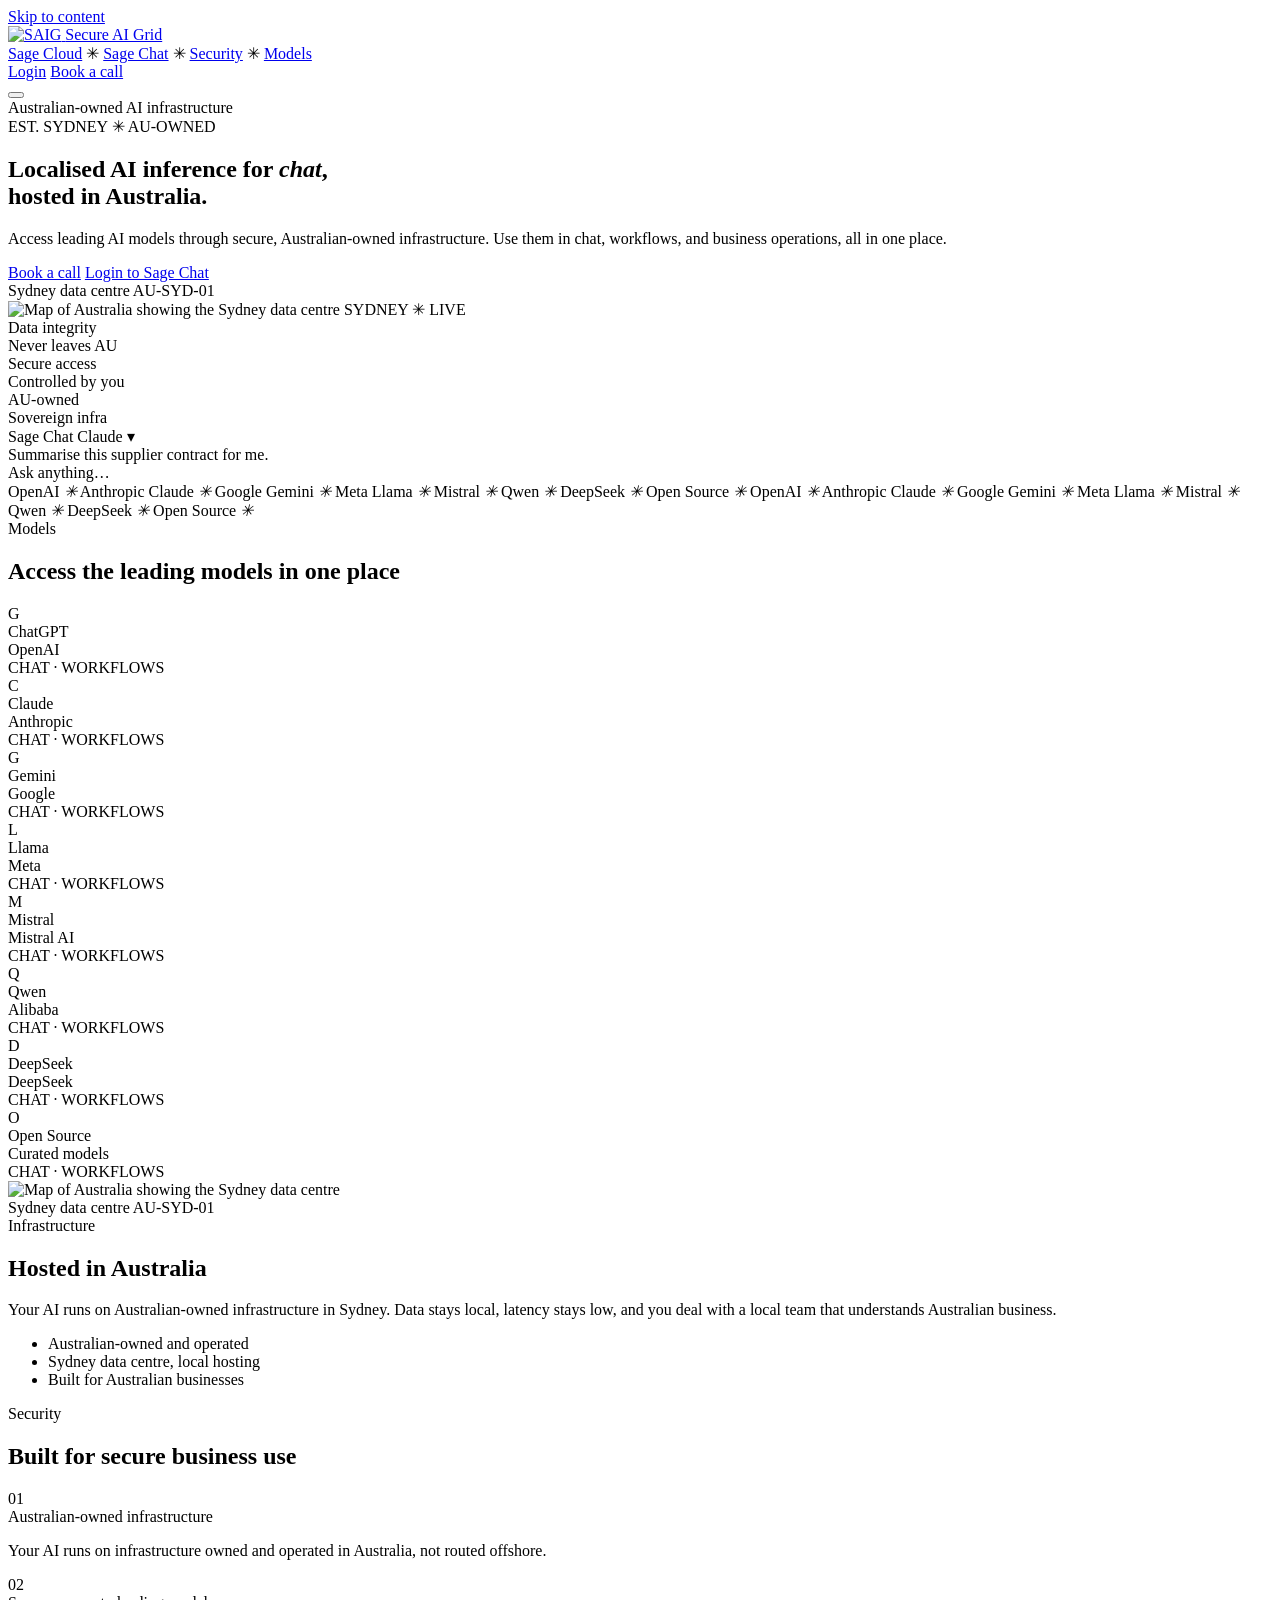
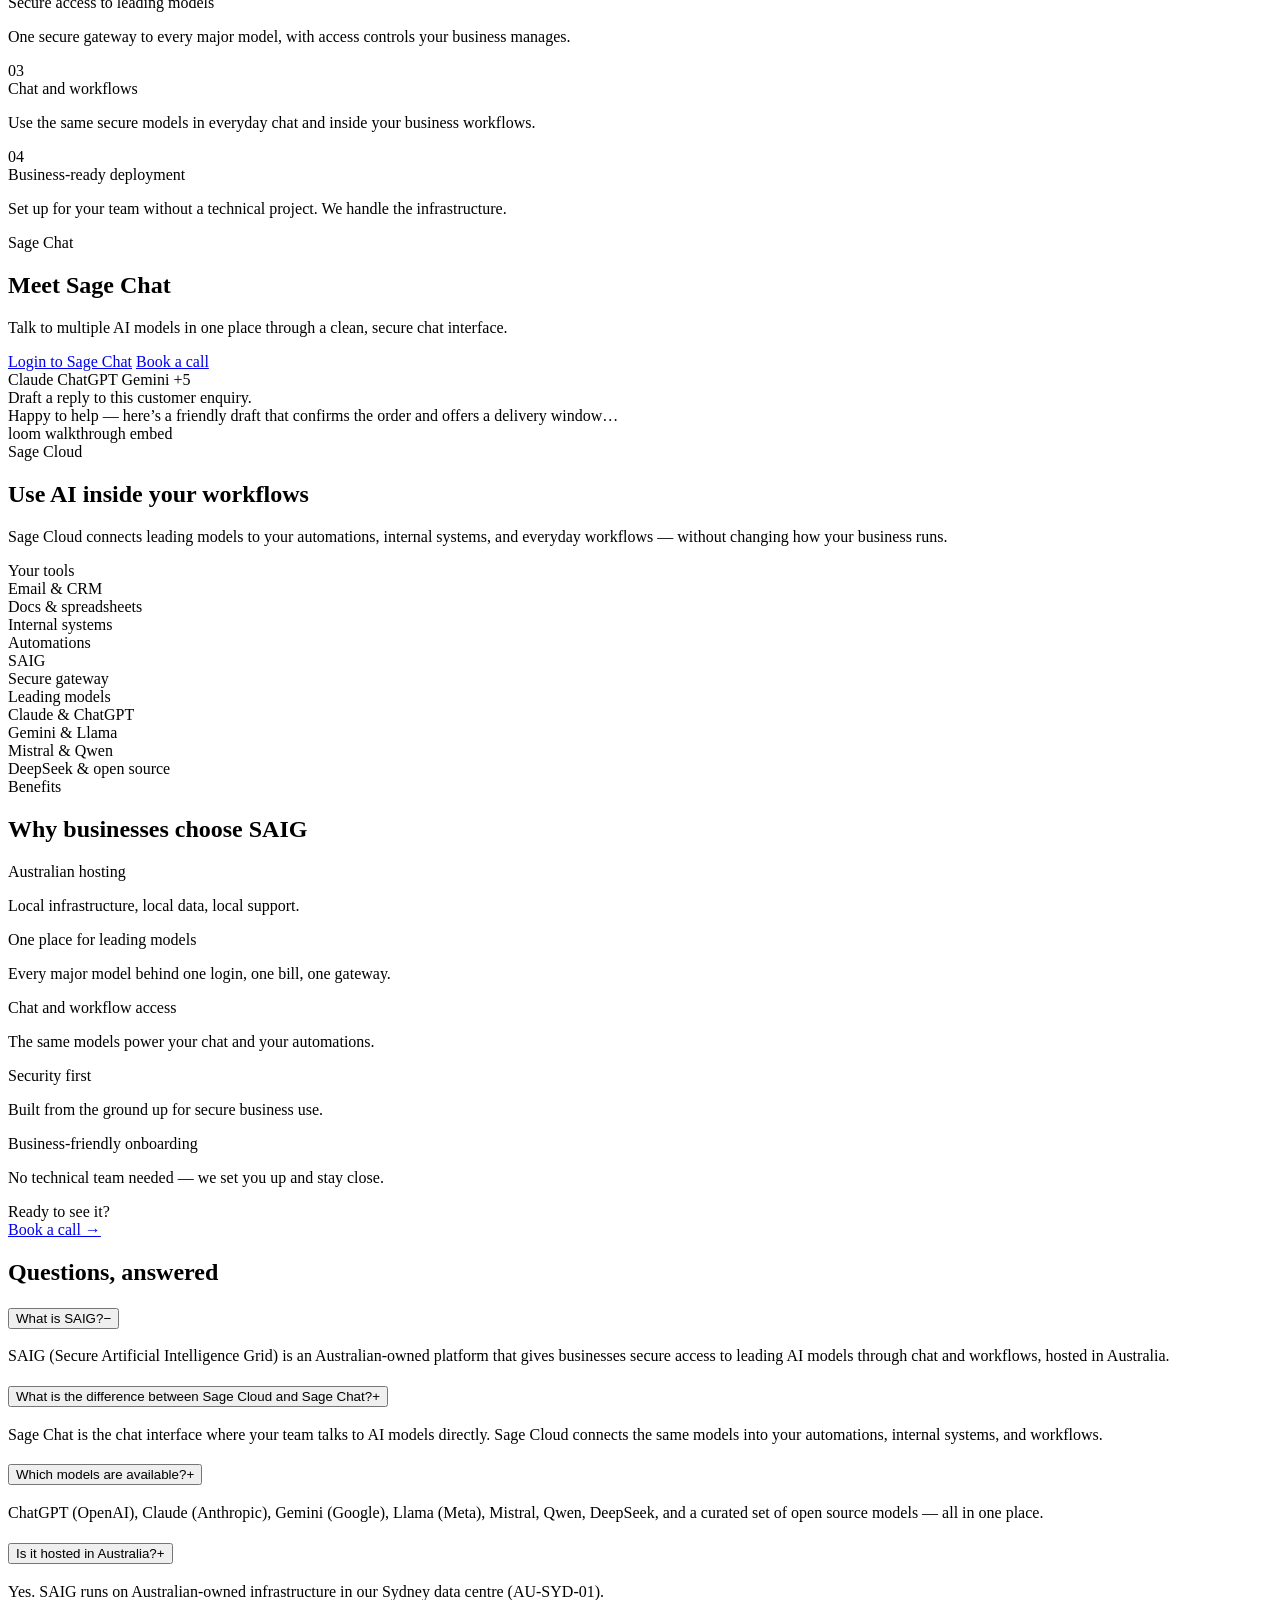
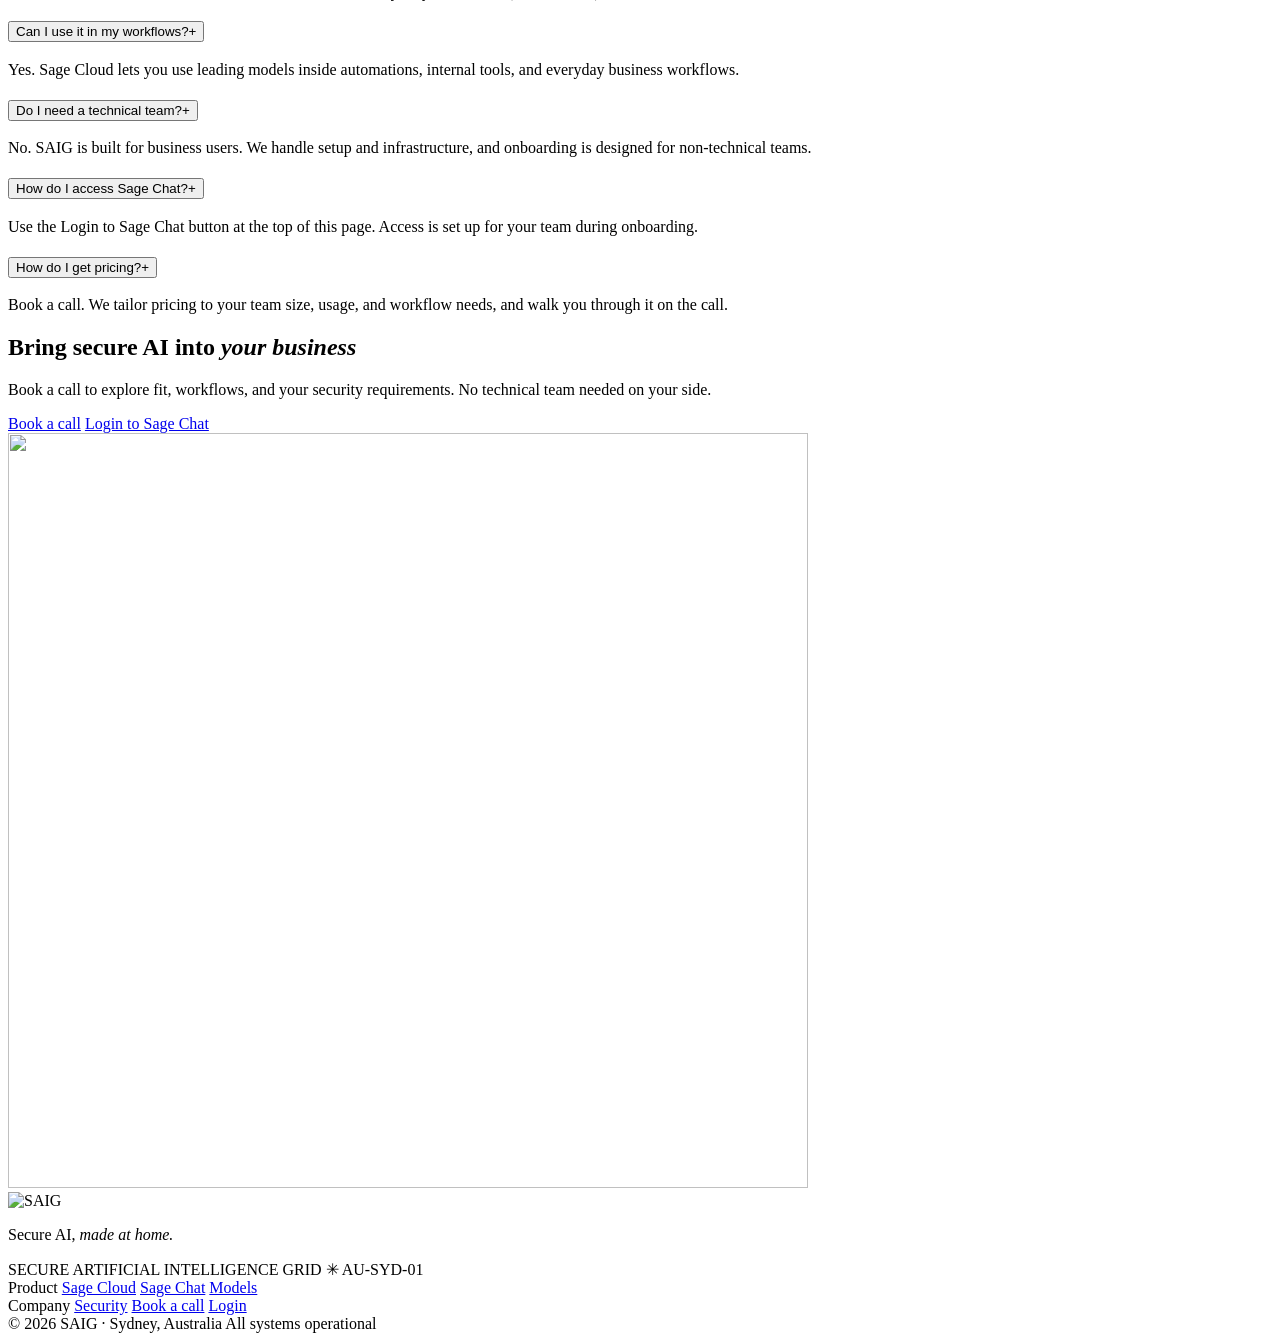
==== site/index.html @ 13237b00 "Move site to repo root, drop .DS_Store" ====
<!DOCTYPE html>
<html lang="en-AU">
<head>
<meta charset="utf-8">
<meta name="viewport" content="width=device-width, initial-scale=1">
<title>SAIG — Localised AI inference, hosted in Australia</title>
<meta name="description" content="SAIG (Secure Artificial Intelligence Grid) gives Australian businesses secure access to leading AI models through chat and workflows, on Australian-owned infrastructure in Sydney.">
<meta name="theme-color" content="#F5F1E8">

<!-- SITE URL: replace every https://saig.com.au below with the real domain
     once it's pointed at Cloudflare Pages (also in robots.txt + sitemap.xml). -->
<link rel="canonical" href="https://saig.com.au/">
<meta property="og:url" content="https://saig.com.au/">
<meta property="og:type" content="website">
<meta property="og:site_name" content="SAIG">
<meta property="og:title" content="SAIG — Localised AI inference, hosted in Australia">
<meta property="og:description" content="Access leading AI models through secure, Australian-owned infrastructure. Use them in chat, workflows, and business operations, all in one place.">
<meta property="og:image" content="https://saig.com.au/assets/hero-bg.jpg">
<meta name="twitter:card" content="summary_large_image">

<link rel="icon" href="/assets/favicon-32.png" sizes="32x32">
<link rel="apple-touch-icon" href="/assets/apple-touch-icon.png">

<link rel="preconnect" href="https://fonts.googleapis.com">
<link rel="preconnect" href="https://fonts.gstatic.com" crossorigin>
<link href="https://fonts.googleapis.com/css2?family=Instrument+Serif:ital@0;1&family=Manrope:wght@400..800&display=swap" rel="stylesheet">
<link rel="preload" as="image" href="/assets/hero-bg.webp" type="image/webp">
<link rel="stylesheet" href="/styles.css">
</head>
<body>

<a class="skip-link" href="#top">Skip to content</a>

<header class="site-header">
  <div class="nav-pill">
    <a class="brand" href="#top">
      <img src="/assets/saig-logo.png" alt="SAIG" width="432" height="220">
      <span class="brand-tag">Secure AI Grid</span>
    </a>

    <nav class="nav-links" aria-label="Primary">
      <a class="nav-link" href="#sage-cloud">Sage Cloud</a>
      <span class="nav-star" aria-hidden="true">&#10035;</span>
      <a class="nav-link" href="#sage-chat">Sage Chat</a>
      <span class="nav-star" aria-hidden="true">&#10035;</span>
      <a class="nav-link" href="#security">Security</a>
      <span class="nav-star" aria-hidden="true">&#10035;</span>
      <a class="nav-link" href="#models">Models</a>
    </nav>

    <div class="nav-actions">
      <a class="btn btn-outline" data-cta="login" href="#sage-chat">Login</a>
      <a class="btn btn-primary" data-cta="book" href="#book">Book a call</a>
    </div>

    <button class="nav-toggle" type="button" aria-expanded="false" aria-controls="mobile-menu" aria-label="Open menu">
      <span class="nav-toggle-bar"></span>
      <span class="nav-toggle-bar"></span>
    </button>
  </div>

  <div class="mobile-menu" id="mobile-menu" hidden>
    <a href="#sage-cloud">Sage Cloud</a>
    <a href="#sage-chat">Sage Chat</a>
    <a href="#security">Security</a>
    <a href="#models">Models</a>
    <div class="mobile-menu-actions">
      <a class="btn btn-outline" data-cta="login" href="#sage-chat">Login to Sage Chat</a>
      <a class="btn btn-primary" data-cta="book" href="#book">Book a call</a>
    </div>
  </div>
</header>

<main>

<!-- ── Hero ─────────────────────────────────────────────────────────── -->
<section class="hero" id="top">
  <div class="hero-bg" data-parallax aria-hidden="true"></div>
  <div class="hero-veil" aria-hidden="true"></div>

  <div class="hero-inner">
    <div class="hero-badges">
      <div class="badge">
        <span class="dot-blink" aria-hidden="true"></span>
        Australian-owned AI infrastructure
      </div>
      <span class="stamp">EST. SYDNEY &#10035; AU-OWNED</span>
    </div>

    <h1 class="hero-title">
      Localised AI inference for
      <em class="rotator"><span data-rotator>chat</span></em>,<br>
      hosted in Australia.
    </h1>

    <p class="hero-sub">Access leading AI models through secure, Australian-owned infrastructure. Use them in chat, workflows, and business operations, all in one place.</p>

    <div class="hero-ctas">
      <a class="btn btn-primary btn-lg" data-cta="book" href="#book">Book a call</a>
      <a class="btn btn-glass btn-lg" data-cta="login" href="#sage-chat">Login to Sage Chat</a>
    </div>
  </div>

  <div class="hero-cards">
    <!-- Map card -->
    <div class="card hero-card-map">
      <div class="card-head">
        <span class="eyebrow eyebrow-green">Sydney data centre</span>
        <span class="mono-tag">AU-SYD-01</span>
      </div>
      <div class="hero-map-slot">
        <div class="map-wrap map-wrap-sm">
          <img src="/assets/australia.svg" alt="Map of Australia showing the Sydney data centre" width="800" height="755">
          <span class="map-dot" aria-hidden="true"></span>
          <span class="map-chip">SYDNEY &#10035; LIVE</span>
        </div>
      </div>
      <div class="hero-tiles">
        <div class="tile"><div class="tile-title">Data integrity</div><div class="tile-sub">Never leaves AU</div></div>
        <div class="tile"><div class="tile-title">Secure access</div><div class="tile-sub">Controlled by you</div></div>
        <div class="tile"><div class="tile-title">AU-owned</div><div class="tile-sub">Sovereign infra</div></div>
      </div>
    </div>

    <!-- Chat preview card -->
    <div class="card hero-card-chat">
      <div class="card-head">
        <span class="eyebrow eyebrow-green">Sage Chat</span>
        <span class="pill-tag">Claude &#9662;</span>
      </div>
      <div class="bubble bubble-user">Summarise this supplier contract for me.</div>
      <div class="bubble bubble-ai"><span data-typed></span><span class="caret" aria-hidden="true"></span></div>
      <div class="fake-input">Ask anything&hellip;<span class="fake-send" aria-hidden="true"></span></div>
    </div>
  </div>
</section>

<!-- ── Model marquee ────────────────────────────────────────────────── -->
<div class="marquee" aria-hidden="true">
  <div class="marquee-track">
    <span class="marquee-run">OpenAI <i>&#10035;</i> Anthropic Claude <i>&#10035;</i> Google Gemini <i>&#10035;</i> Meta Llama <i>&#10035;</i> Mistral <i>&#10035;</i> Qwen <i>&#10035;</i> DeepSeek <i>&#10035;</i> Open Source <i>&#10035;</i></span>
    <span class="marquee-run">OpenAI <i>&#10035;</i> Anthropic Claude <i>&#10035;</i> Google Gemini <i>&#10035;</i> Meta Llama <i>&#10035;</i> Mistral <i>&#10035;</i> Qwen <i>&#10035;</i> DeepSeek <i>&#10035;</i> Open Source <i>&#10035;</i></span>
  </div>
</div>

<!-- ── Models ───────────────────────────────────────────────────────── -->
<section class="section section-card-bg section-border-b" id="models">
  <div class="wrap">
    <div class="section-head">
      <span class="eyebrow eyebrow-green">Models</span>
      <h2 class="h2">Access the leading models in one place</h2>
    </div>
    <div class="model-grid">
      <article class="model-card"><span class="model-mark">G</span><div><div class="model-name">ChatGPT</div><div class="model-vendor">OpenAI</div></div><span class="model-meta">CHAT &middot; WORKFLOWS</span></article>
      <article class="model-card"><span class="model-mark">C</span><div><div class="model-name">Claude</div><div class="model-vendor">Anthropic</div></div><span class="model-meta">CHAT &middot; WORKFLOWS</span></article>
      <article class="model-card"><span class="model-mark">G</span><div><div class="model-name">Gemini</div><div class="model-vendor">Google</div></div><span class="model-meta">CHAT &middot; WORKFLOWS</span></article>
      <article class="model-card"><span class="model-mark">L</span><div><div class="model-name">Llama</div><div class="model-vendor">Meta</div></div><span class="model-meta">CHAT &middot; WORKFLOWS</span></article>
      <article class="model-card"><span class="model-mark">M</span><div><div class="model-name">Mistral</div><div class="model-vendor">Mistral AI</div></div><span class="model-meta">CHAT &middot; WORKFLOWS</span></article>
      <article class="model-card"><span class="model-mark">Q</span><div><div class="model-name">Qwen</div><div class="model-vendor">Alibaba</div></div><span class="model-meta">CHAT &middot; WORKFLOWS</span></article>
      <article class="model-card"><span class="model-mark">D</span><div><div class="model-name">DeepSeek</div><div class="model-vendor">DeepSeek</div></div><span class="model-meta">CHAT &middot; WORKFLOWS</span></article>
      <article class="model-card"><span class="model-mark">O</span><div><div class="model-name">Open Source</div><div class="model-vendor">Curated models</div></div><span class="model-meta">CHAT &middot; WORKFLOWS</span></article>
    </div>
  </div>
</section>

<!-- ── Hosted in Australia ──────────────────────────────────────────── -->
<section class="section">
  <div class="wrap split split-map">
    <div class="map-wrap map-wrap-lg">
      <img src="/assets/australia.svg" alt="Map of Australia showing the Sydney data centre" width="800" height="755" loading="lazy">
      <span class="map-dot map-dot-lg" aria-hidden="true"></span>
      <div class="map-callout">Sydney data centre <span class="mono-tag">AU-SYD-01</span></div>
    </div>
    <div class="split-copy">
      <span class="eyebrow eyebrow-green">Infrastructure</span>
      <h2 class="h2">Hosted in Australia</h2>
      <p class="lead">Your AI runs on Australian-owned infrastructure in Sydney. Data stays local, latency stays low, and you deal with a local team that understands Australian business.</p>
      <ul class="ticks">
        <li><span class="tick" aria-hidden="true"></span>Australian-owned and operated</li>
        <li><span class="tick" aria-hidden="true"></span>Sydney data centre, local hosting</li>
        <li><span class="tick" aria-hidden="true"></span>Built for Australian businesses</li>
      </ul>
    </div>
  </div>
</section>

<!-- ── Security ─────────────────────────────────────────────────────── -->
<section class="section section-green" id="security">
  <div class="wrap">
    <div class="section-head">
      <span class="eyebrow eyebrow-mint">Security</span>
      <h2 class="h2">Built for secure business use</h2>
    </div>
    <div class="sec-grid">
      <article class="sec-card"><span class="sec-num">01</span><div class="sec-title">Australian-owned infrastructure</div><p>Your AI runs on infrastructure owned and operated in Australia, not routed offshore.</p></article>
      <article class="sec-card"><span class="sec-num">02</span><div class="sec-title">Secure access to leading models</div><p>One secure gateway to every major model, with access controls your business manages.</p></article>
      <article class="sec-card"><span class="sec-num">03</span><div class="sec-title">Chat and workflows</div><p>Use the same secure models in everyday chat and inside your business workflows.</p></article>
      <article class="sec-card"><span class="sec-num">04</span><div class="sec-title">Business-ready deployment</div><p>Set up for your team without a technical project. We handle the infrastructure.</p></article>
    </div>
  </div>
</section>

<!-- ── Sage Chat ────────────────────────────────────────────────────── -->
<section class="section" id="sage-chat">
  <div class="wrap split split-chat">
    <div class="split-copy">
      <span class="eyebrow eyebrow-green">Sage Chat</span>
      <h2 class="h2">Meet Sage Chat</h2>
      <p class="lead">Talk to multiple AI models in one place through a clean, secure chat interface.</p>
      <div class="btn-row">
        <a class="btn btn-primary btn-md" data-cta="login" href="#sage-chat">Login to Sage Chat</a>
        <a class="btn btn-outline btn-md" data-cta="book" href="#book">Book a call</a>
      </div>
    </div>
    <div class="chat-col">
      <div class="card chat-card">
        <div class="model-chips">
          <span class="chip chip-on">Claude</span>
          <span class="chip">ChatGPT</span>
          <span class="chip">Gemini</span>
          <span class="chip">+5</span>
        </div>
        <div class="bubble bubble-user">Draft a reply to this customer enquiry.</div>
        <div class="bubble bubble-ai">Happy to help &mdash; here&rsquo;s a friendly draft that confirms the order and offers a delivery window&hellip;</div>
      </div>
      <!-- Drop the Loom <iframe> in here when the walkthrough is recorded. -->
      <div class="embed-slot">
        <span class="embed-label">loom walkthrough embed</span>
      </div>
    </div>
  </div>
</section>

<!-- ── Sage Cloud ───────────────────────────────────────────────────── -->
<section class="section section-card-bg section-border-y" id="sage-cloud">
  <div class="wrap">
    <div class="section-head section-head-wide">
      <span class="eyebrow eyebrow-green">Sage Cloud</span>
      <h2 class="h2">Use AI inside your workflows</h2>
      <p class="lead">Sage Cloud connects leading models to your automations, internal systems, and everyday workflows &mdash; without changing how your business runs.</p>
    </div>
    <div class="flow">
      <div class="flow-col">
        <span class="flow-label">Your tools</span>
        <div class="flow-item">Email &amp; CRM</div>
        <div class="flow-item">Docs &amp; spreadsheets</div>
        <div class="flow-item">Internal systems</div>
        <div class="flow-item">Automations</div>
      </div>
      <div class="flow-line" aria-hidden="true"></div>
      <div class="flow-hub">
        <div class="hub-disc">SAIG</div>
        <span class="flow-label">Secure gateway</span>
      </div>
      <div class="flow-line" aria-hidden="true"></div>
      <div class="flow-col">
        <span class="flow-label">Leading models</span>
        <div class="flow-item">Claude &amp; ChatGPT</div>
        <div class="flow-item">Gemini &amp; Llama</div>
        <div class="flow-item">Mistral &amp; Qwen</div>
        <div class="flow-item">DeepSeek &amp; open source</div>
      </div>
    </div>
  </div>
</section>

<!-- ── Benefits ─────────────────────────────────────────────────────── -->
<section class="section">
  <div class="wrap">
    <div class="section-head">
      <span class="eyebrow eyebrow-green">Benefits</span>
      <h2 class="h2">Why businesses choose SAIG</h2>
    </div>
    <div class="benefit-grid">
      <article class="benefit-card"><div class="benefit-title">Australian hosting</div><p>Local infrastructure, local data, local support.</p></article>
      <article class="benefit-card"><div class="benefit-title">One place for leading models</div><p>Every major model behind one login, one bill, one gateway.</p></article>
      <article class="benefit-card"><div class="benefit-title">Chat and workflow access</div><p>The same models power your chat and your automations.</p></article>
      <article class="benefit-card"><div class="benefit-title">Security first</div><p>Built from the ground up for secure business use.</p></article>
      <article class="benefit-card"><div class="benefit-title">Business-friendly onboarding</div><p>No technical team needed &mdash; we set you up and stay close.</p></article>
      <article class="benefit-card benefit-card-cta">
        <div class="benefit-title">Ready to see it?</div>
        <a class="benefit-link" data-cta="book" href="#book">Book a call &rarr;</a>
      </article>
    </div>
  </div>
</section>

<!-- ── FAQ ──────────────────────────────────────────────────────────── -->
<section class="section section-card-bg section-border-t" id="faq">
  <div class="wrap wrap-narrow">
    <h2 class="h2 h2-center">Questions, answered</h2>
    <div class="faq" data-faq>
      <div class="faq-item" data-open="true">
        <h3><button class="faq-q" type="button" aria-expanded="true" aria-controls="faq-a-1" id="faq-q-1">What is SAIG?<span class="faq-sign" aria-hidden="true">&minus;</span></button></h3>
        <div class="faq-a" id="faq-a-1" role="region" aria-labelledby="faq-q-1"><div><p>SAIG (Secure Artificial Intelligence Grid) is an Australian-owned platform that gives businesses secure access to leading AI models through chat and workflows, hosted in Australia.</p></div></div>
      </div>
      <div class="faq-item">
        <h3><button class="faq-q" type="button" aria-expanded="false" aria-controls="faq-a-2" id="faq-q-2">What is the difference between Sage Cloud and Sage Chat?<span class="faq-sign" aria-hidden="true">+</span></button></h3>
        <div class="faq-a" id="faq-a-2" role="region" aria-labelledby="faq-q-2"><div><p>Sage Chat is the chat interface where your team talks to AI models directly. Sage Cloud connects the same models into your automations, internal systems, and workflows.</p></div></div>
      </div>
      <div class="faq-item">
        <h3><button class="faq-q" type="button" aria-expanded="false" aria-controls="faq-a-3" id="faq-q-3">Which models are available?<span class="faq-sign" aria-hidden="true">+</span></button></h3>
        <div class="faq-a" id="faq-a-3" role="region" aria-labelledby="faq-q-3"><div><p>ChatGPT (OpenAI), Claude (Anthropic), Gemini (Google), Llama (Meta), Mistral, Qwen, DeepSeek, and a curated set of open source models &mdash; all in one place.</p></div></div>
      </div>
      <div class="faq-item">
        <h3><button class="faq-q" type="button" aria-expanded="false" aria-controls="faq-a-4" id="faq-q-4">Is it hosted in Australia?<span class="faq-sign" aria-hidden="true">+</span></button></h3>
        <div class="faq-a" id="faq-a-4" role="region" aria-labelledby="faq-q-4"><div><p>Yes. SAIG runs on Australian-owned infrastructure in our Sydney data centre (AU-SYD-01).</p></div></div>
      </div>
      <div class="faq-item">
        <h3><button class="faq-q" type="button" aria-expanded="false" aria-controls="faq-a-5" id="faq-q-5">Can I use it in my workflows?<span class="faq-sign" aria-hidden="true">+</span></button></h3>
        <div class="faq-a" id="faq-a-5" role="region" aria-labelledby="faq-q-5"><div><p>Yes. Sage Cloud lets you use leading models inside automations, internal tools, and everyday business workflows.</p></div></div>
      </div>
      <div class="faq-item">
        <h3><button class="faq-q" type="button" aria-expanded="false" aria-controls="faq-a-6" id="faq-q-6">Do I need a technical team?<span class="faq-sign" aria-hidden="true">+</span></button></h3>
        <div class="faq-a" id="faq-a-6" role="region" aria-labelledby="faq-q-6"><div><p>No. SAIG is built for business users. We handle setup and infrastructure, and onboarding is designed for non-technical teams.</p></div></div>
      </div>
      <div class="faq-item">
        <h3><button class="faq-q" type="button" aria-expanded="false" aria-controls="faq-a-7" id="faq-q-7">How do I access Sage Chat?<span class="faq-sign" aria-hidden="true">+</span></button></h3>
        <div class="faq-a" id="faq-a-7" role="region" aria-labelledby="faq-q-7"><div><p>Use the Login to Sage Chat button at the top of this page. Access is set up for your team during onboarding.</p></div></div>
      </div>
      <div class="faq-item">
        <h3><button class="faq-q" type="button" aria-expanded="false" aria-controls="faq-a-8" id="faq-q-8">How do I get pricing?<span class="faq-sign" aria-hidden="true">+</span></button></h3>
        <div class="faq-a" id="faq-a-8" role="region" aria-labelledby="faq-q-8"><div><p>Book a call. We tailor pricing to your team size, usage, and workflow needs, and walk you through it on the call.</p></div></div>
      </div>
    </div>
  </div>
</section>

<!-- ── Final CTA ────────────────────────────────────────────────────── -->
<section class="final-cta" id="book">
  <div class="final-inner">
    <h2 class="final-title">Bring secure AI into <em>your business</em></h2>
    <p class="final-sub">Book a call to explore fit, workflows, and your security requirements. No technical team needed on your side.</p>
    <div class="btn-row btn-row-center">
      <a class="btn btn-cream btn-lg" data-cta="book" href="#book">Book a call</a>
      <a class="btn btn-hollow btn-lg" data-cta="login" href="#sage-chat">Login to Sage Chat</a>
    </div>
  </div>
</section>

</main>

<footer class="site-footer">
  <div class="footer-motif" aria-hidden="true">
    <img src="/assets/australia.svg" alt="" width="800" height="755" loading="lazy">
    <span class="map-dot map-dot-sm"></span>
  </div>
  <div class="footer-inner">
    <div class="footer-top">
      <div class="footer-brand">
        <img src="/assets/saig-logo.png" alt="SAIG" width="432" height="220" loading="lazy">
        <p class="footer-line">Secure AI, <em>made at home.</em></p>
        <span class="mono-tag">SECURE ARTIFICIAL INTELLIGENCE GRID &#10035; AU-SYD-01</span>
      </div>
      <div class="footer-cols">
        <div class="footer-col">
          <span class="flow-label">Product</span>
          <a href="#sage-cloud">Sage Cloud</a>
          <a href="#sage-chat">Sage Chat</a>
          <a href="#models">Models</a>
        </div>
        <div class="footer-col">
          <span class="flow-label">Company</span>
          <a href="#security">Security</a>
          <a data-cta="book" href="#book">Book a call</a>
          <a data-cta="login" href="#sage-chat">Login</a>
        </div>
      </div>
    </div>
    <div class="footer-bottom">
      <span>&copy; <span data-year>2026</span> SAIG &middot; Sydney, Australia</span>
      <span class="status"><span class="dot-blink" aria-hidden="true"></span>All systems operational</span>
    </div>
  </div>
</footer>

<script src="/main.js" defer></script>
</body>
</html>
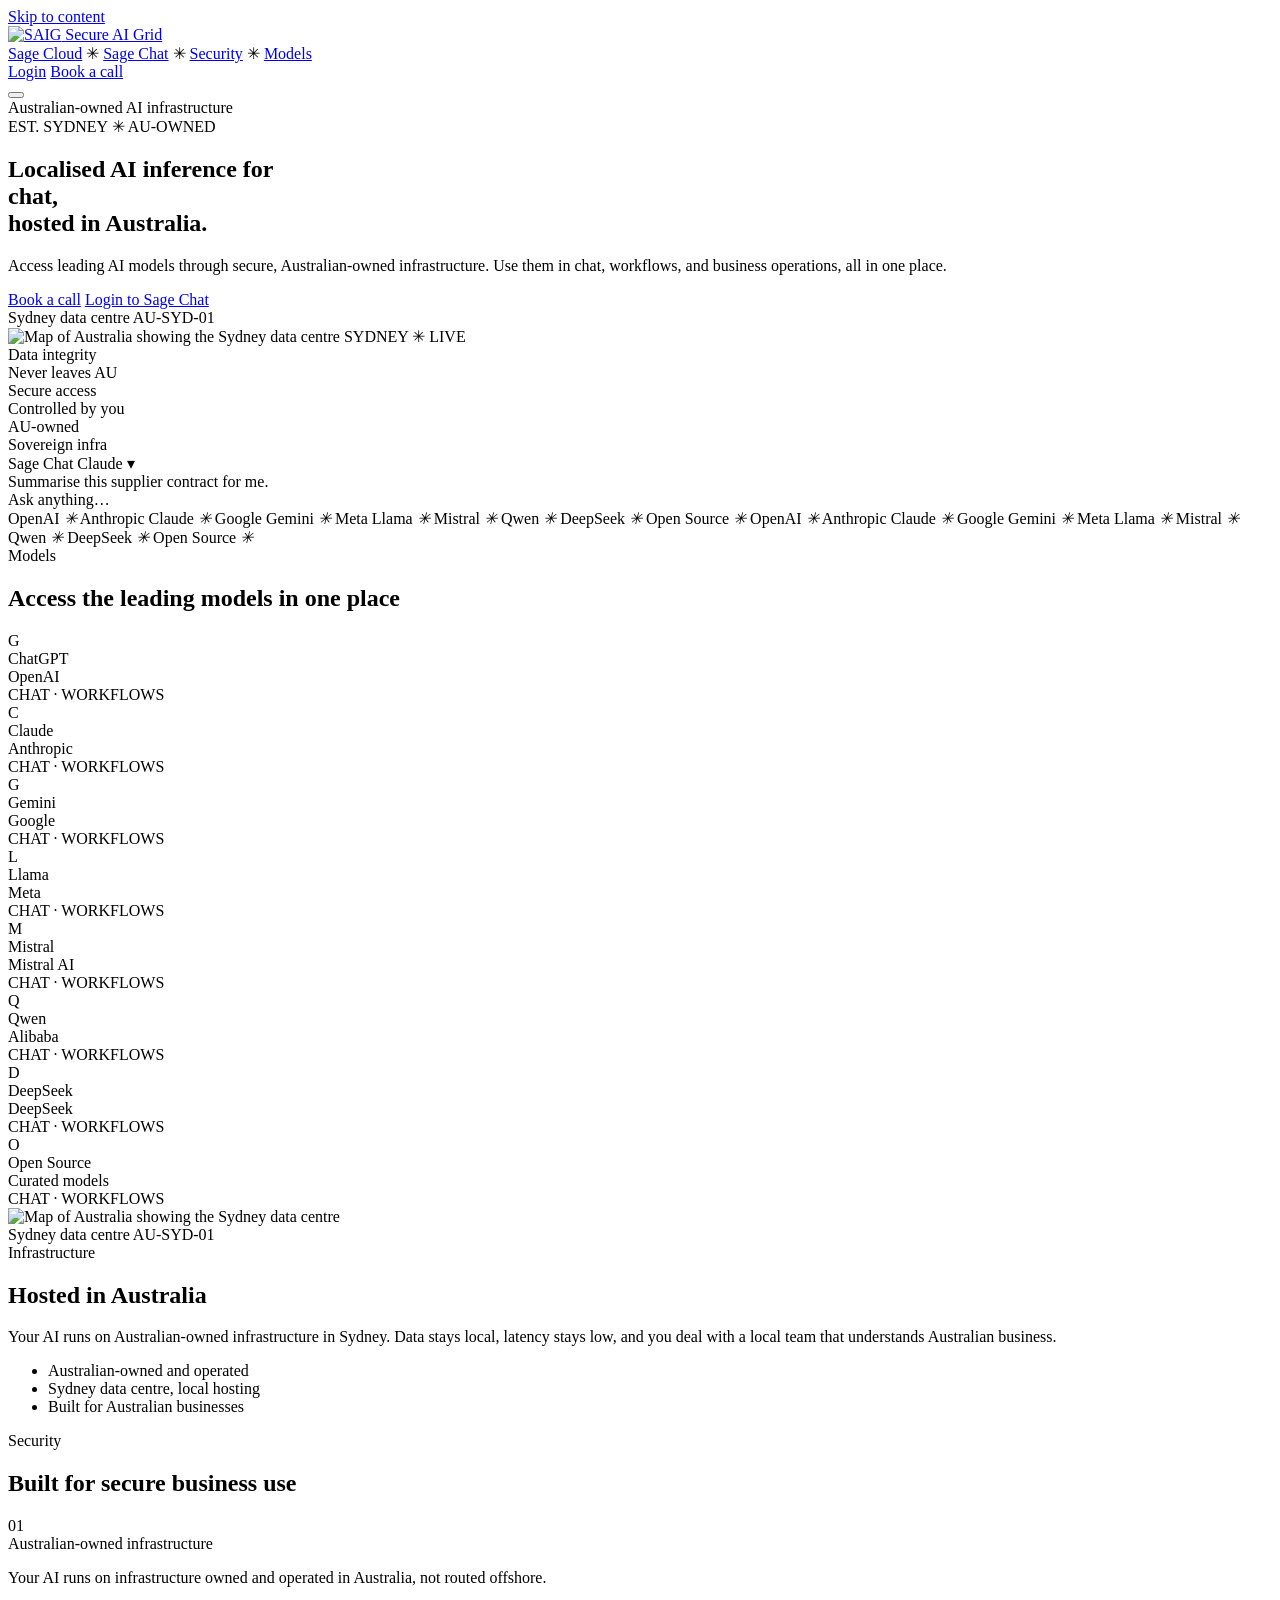
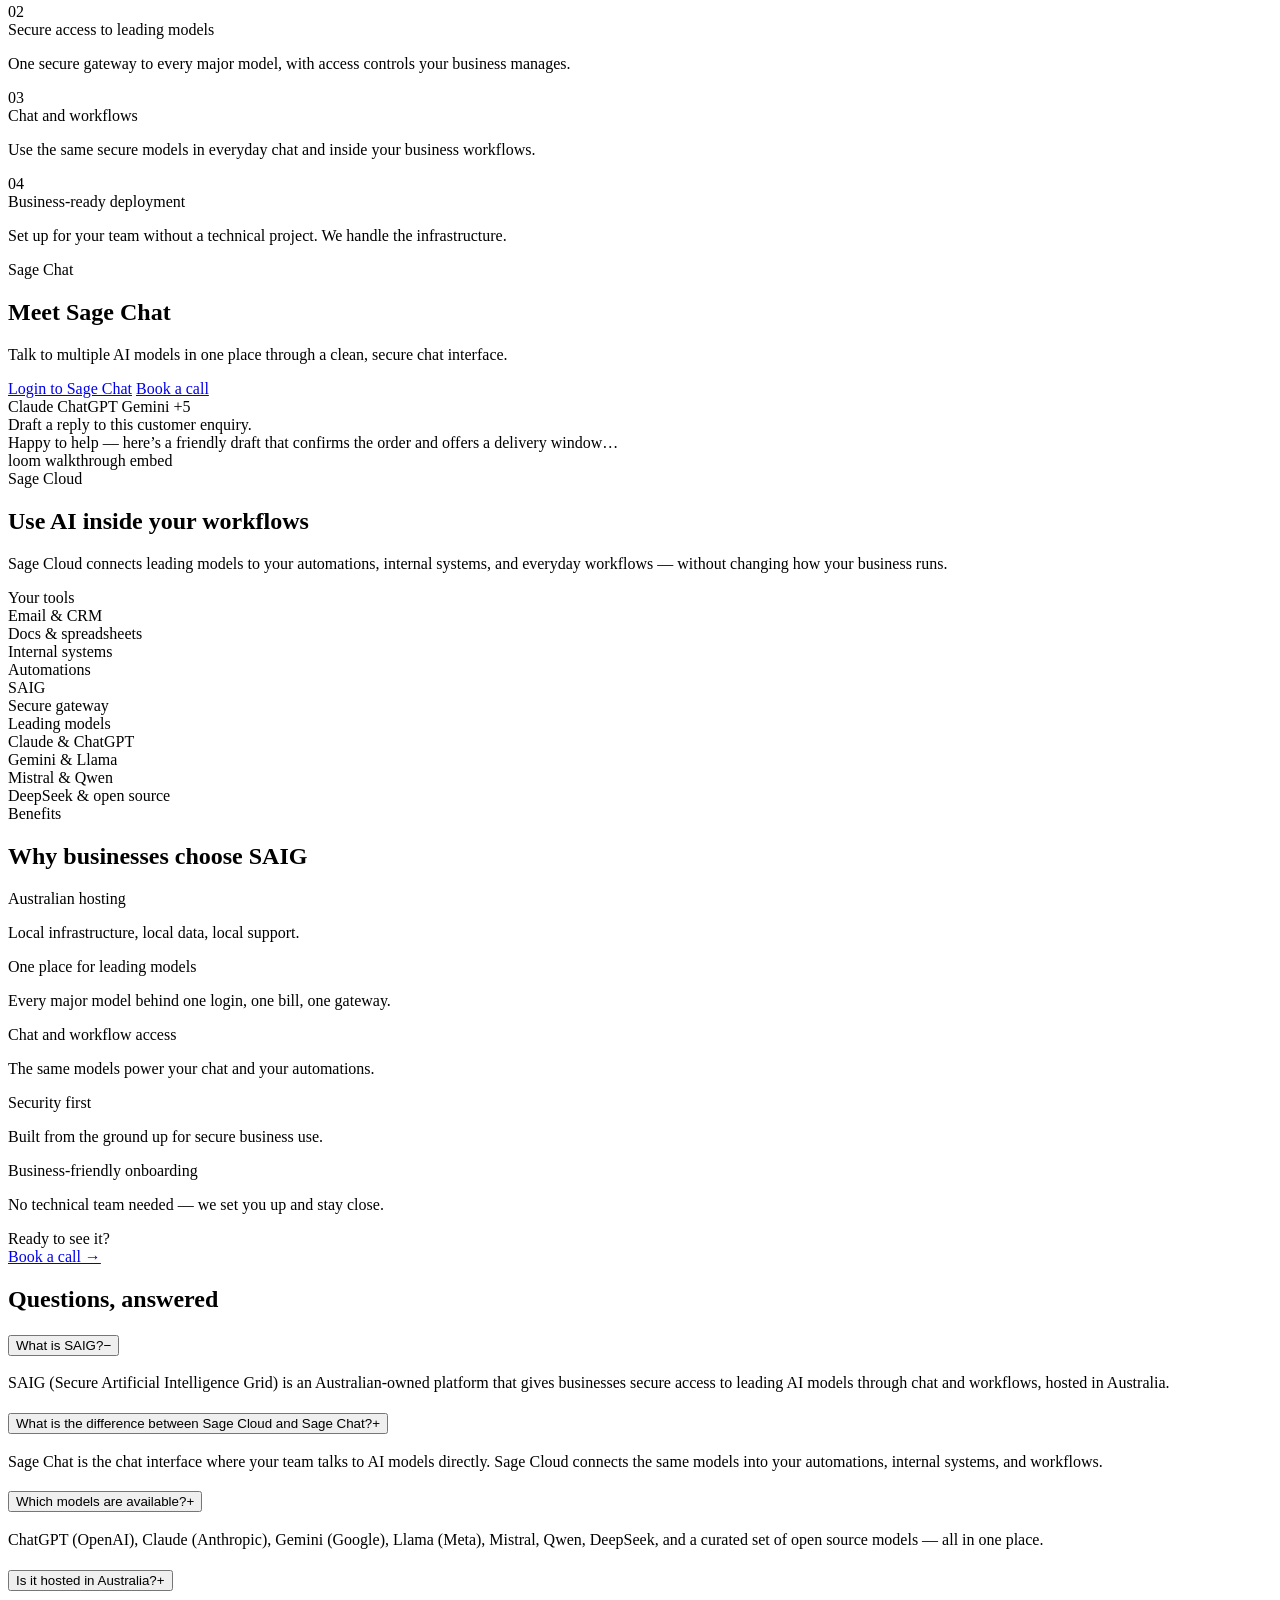
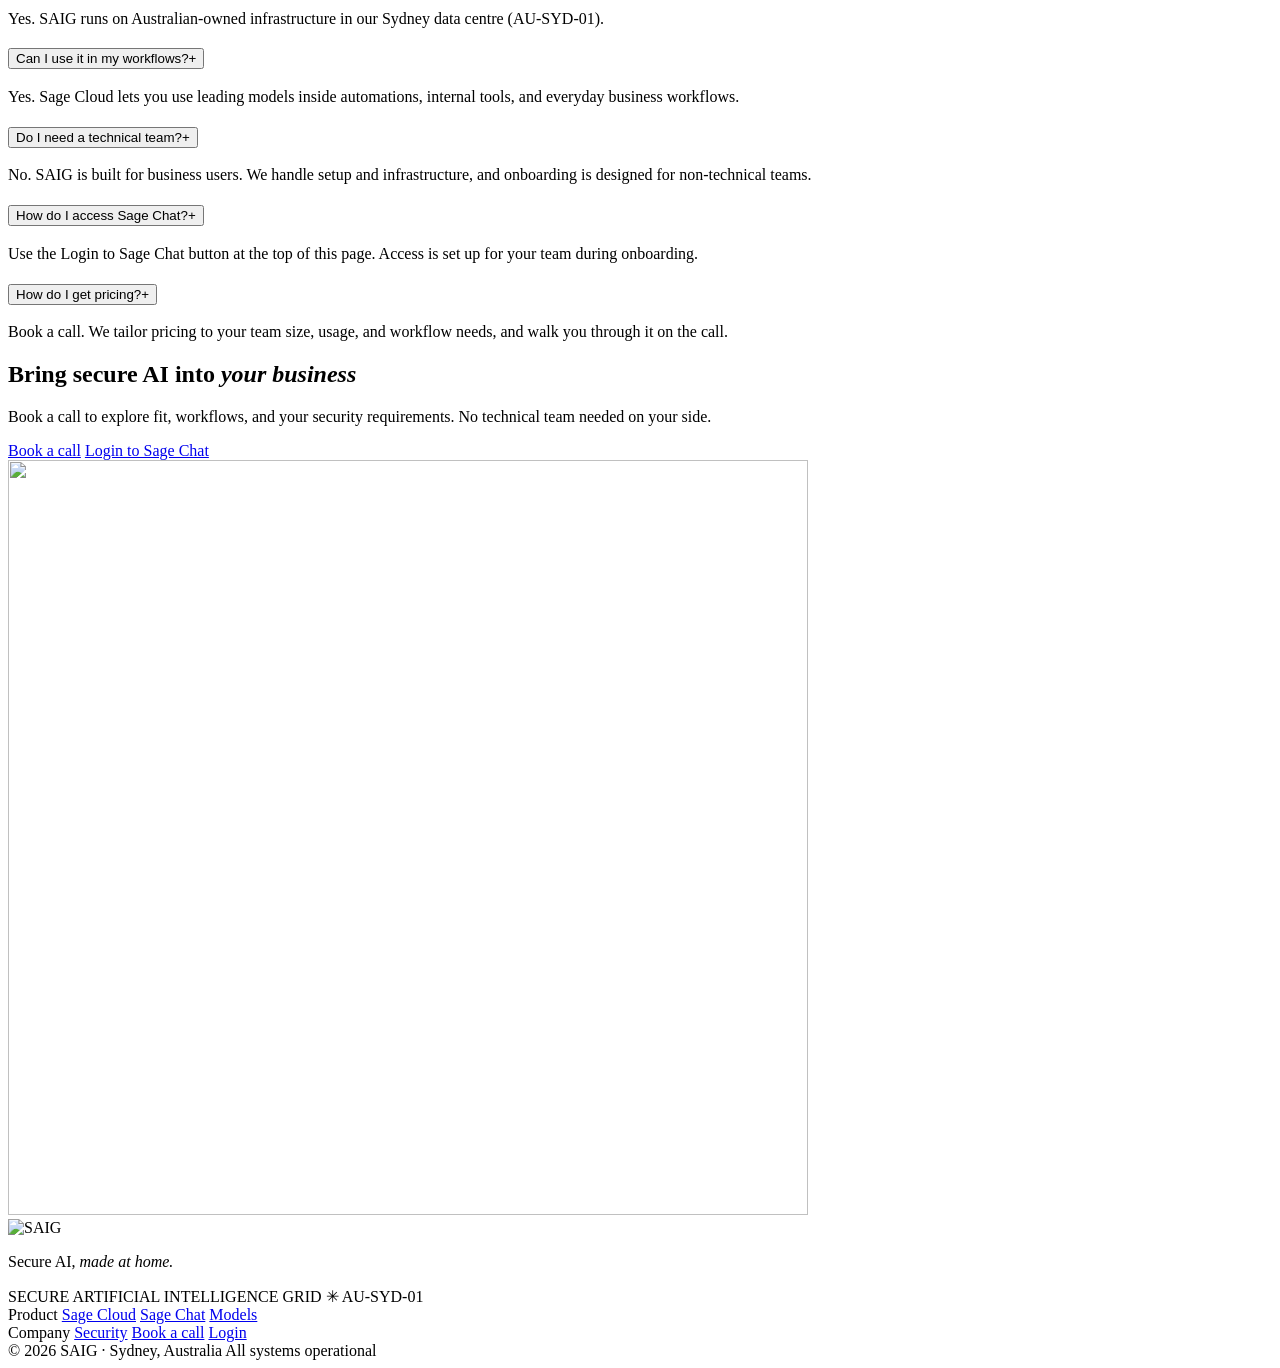
==== commit 37ffe940: "Fix hero headline shift, hero image weight, and mobile tap targets Rotating headline (chat / workflo" ====
--- a/site/index.html
+++ b/site/index.html
@@ -24,7 +24,10 @@
 <link rel="preconnect" href="https://fonts.googleapis.com">
 <link rel="preconnect" href="https://fonts.gstatic.com" crossorigin>
 <link href="https://fonts.googleapis.com/css2?family=Instrument+Serif:ital@0;1&family=Manrope:wght@400..800&display=swap" rel="stylesheet">
-<link rel="preload" as="image" href="/assets/hero-bg.webp" type="image/webp">
+<!-- Media-scoped so exactly ONE hero variant is ever fetched. Dropping the
+     media attribute makes the browser preload both and download twice. -->
+<link rel="preload" as="image" href="/assets/hero-bg-900.webp" type="image/webp" media="(max-width: 900px)">
+<link rel="preload" as="image" href="/assets/hero-bg.webp" type="image/webp" media="(min-width: 901px)">
 <link rel="stylesheet" href="/styles.css">
 </head>
 <body>
@@ -87,9 +90,11 @@
       <span class="stamp">EST. SYDNEY &#10035; AU-OWNED</span>
     </div>
 
+    <!-- .rot-break only applies ≥1025px, where the longer rotating words would
+         otherwise wrap and change the h1 height mid-rotation. -->
     <h1 class="hero-title">
-      Localised AI inference for
-      <em class="rotator"><span data-rotator>chat</span></em>,<br>
+      Localised AI inference for<br class="rot-break">
+      <span class="rotator" data-rotator-wrap><span class="rotator-word" data-rotator>chat</span></span>,<br>
       hosted in Australia.
     </h1>
 
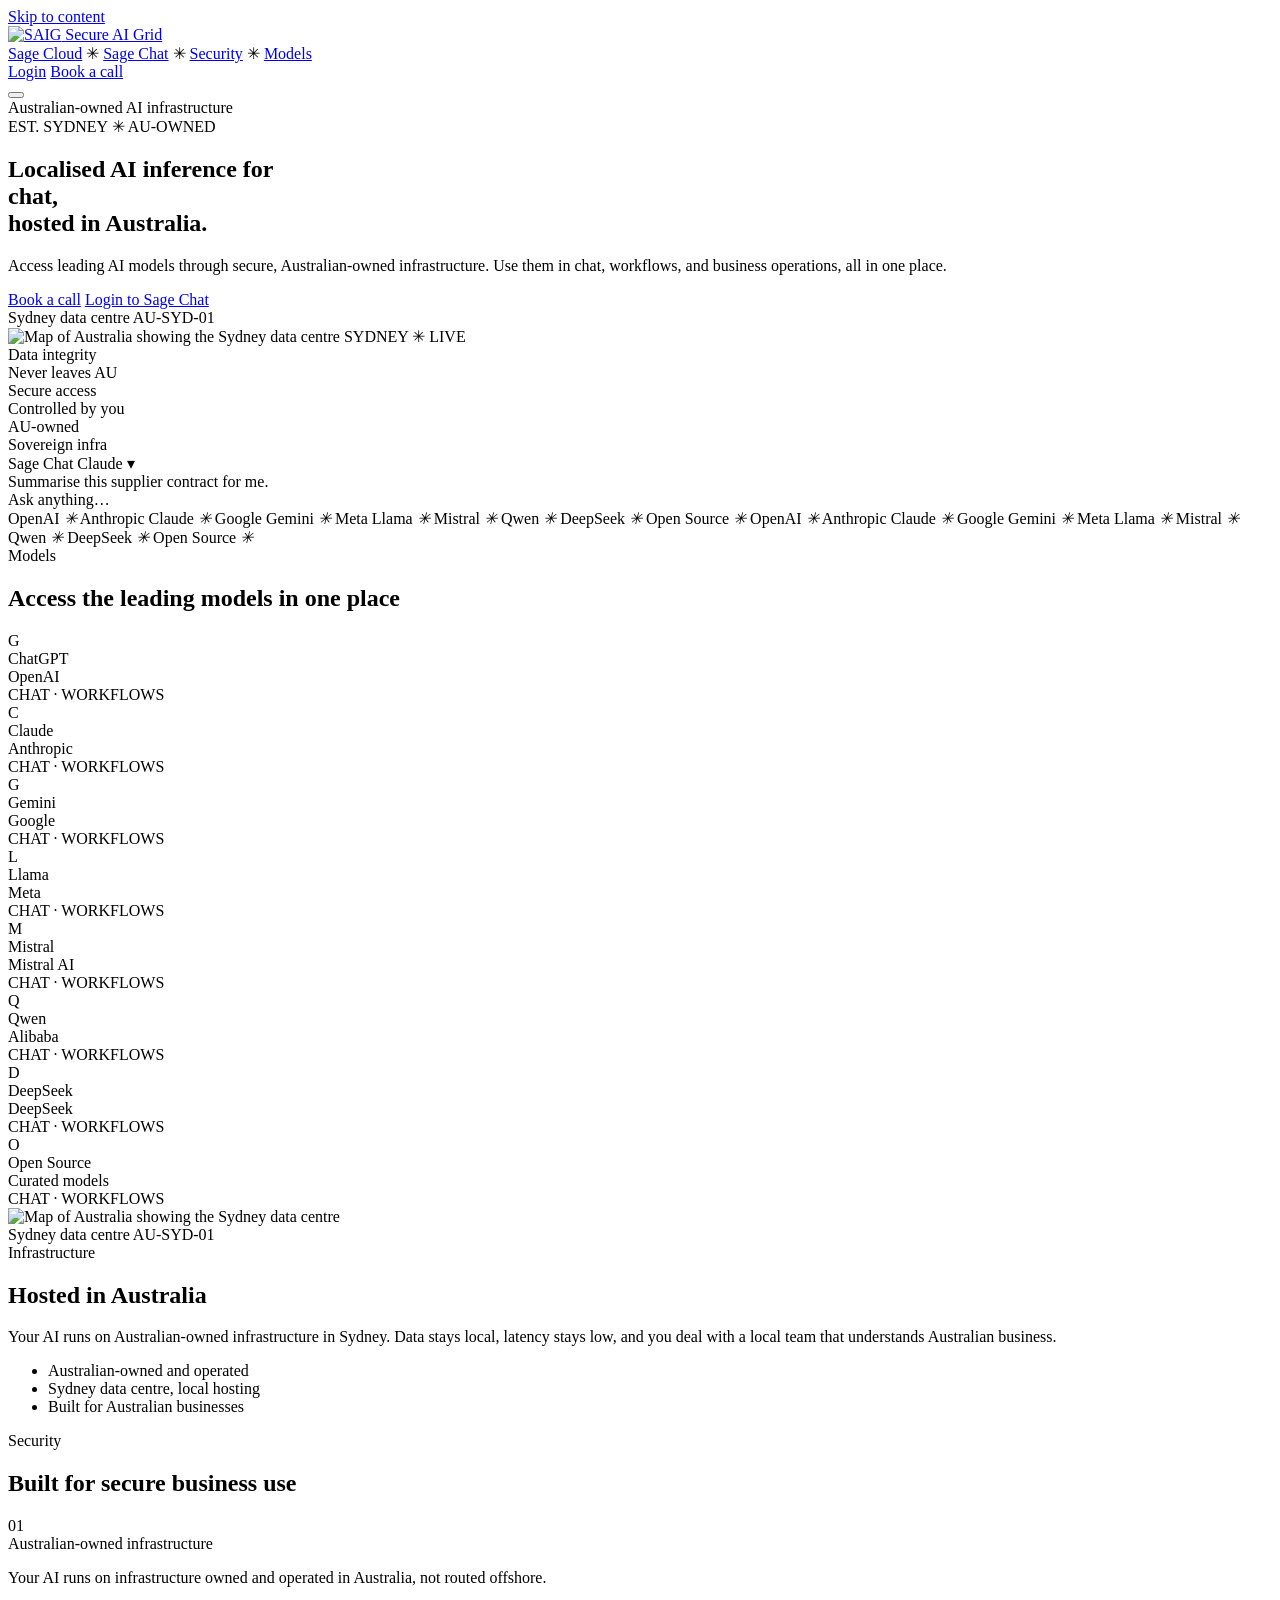
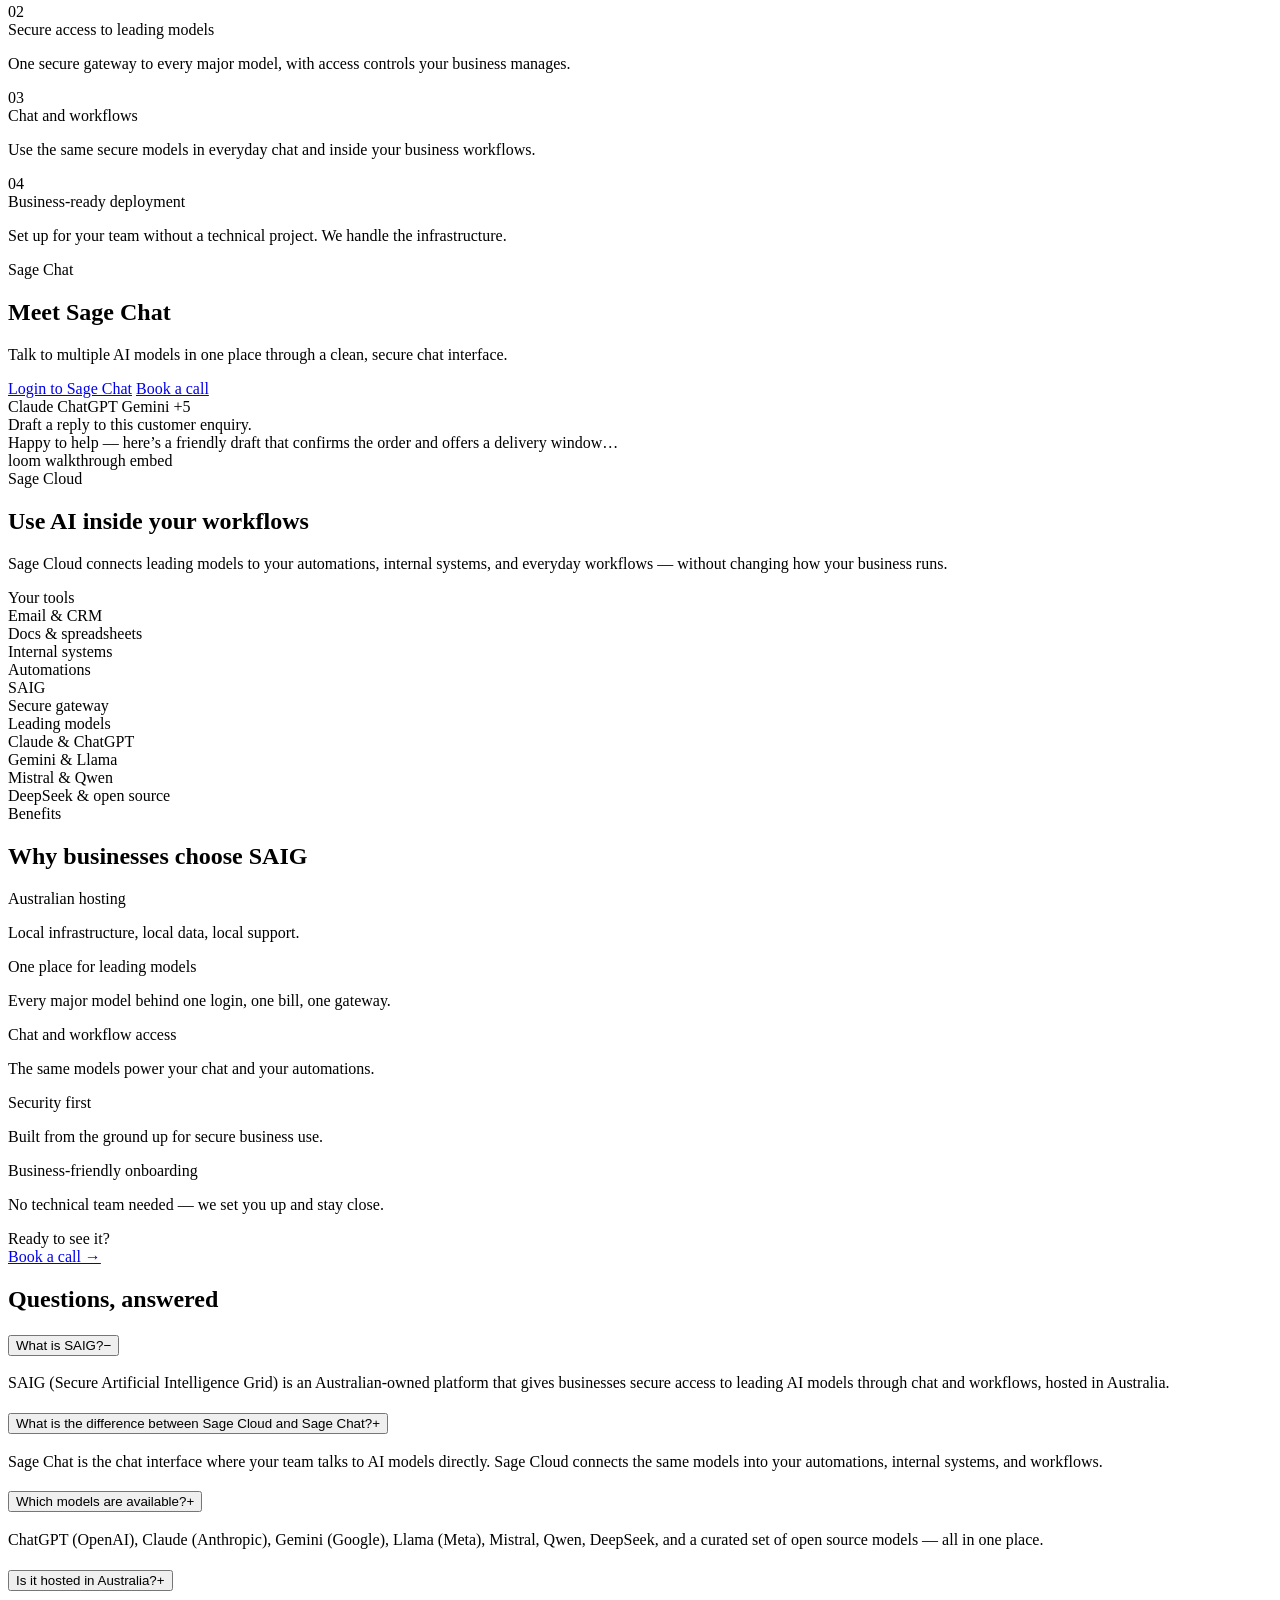
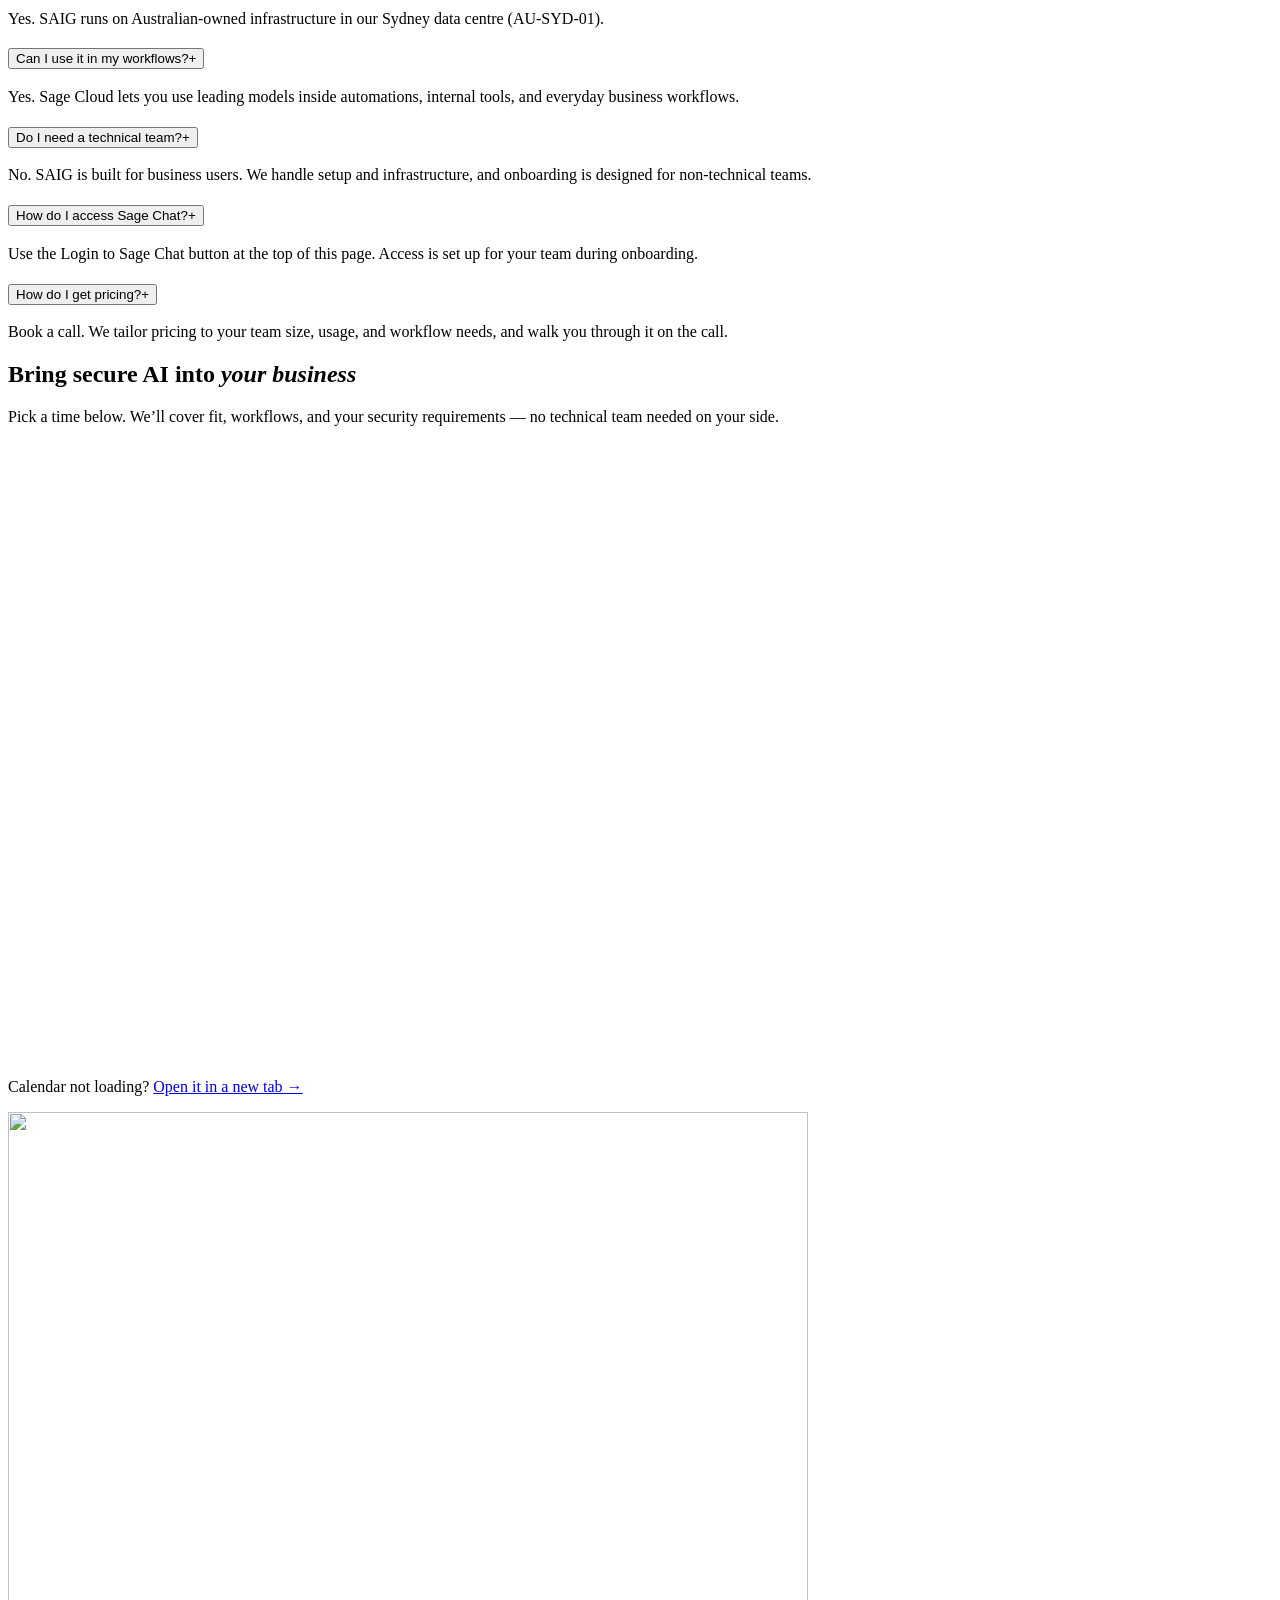
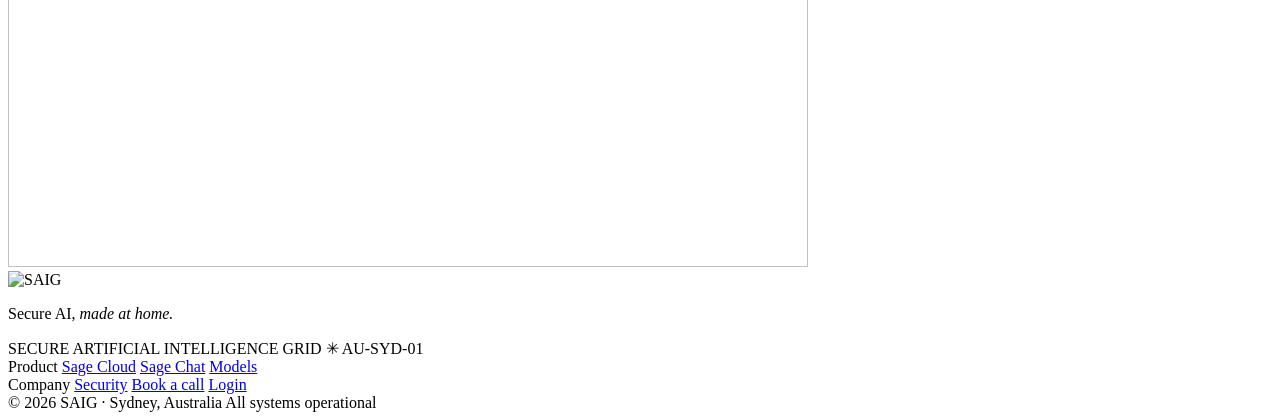
==== commit 3f378ec6: "Add iClosed booking section at #book and widen CSP to allow it The final CTA section now embeds the " ====
--- a/site/index.html
+++ b/site/index.html
@@ -23,6 +23,7 @@
 
 <link rel="preconnect" href="https://fonts.googleapis.com">
 <link rel="preconnect" href="https://fonts.gstatic.com" crossorigin>
+<link rel="preconnect" href="https://app.iclosed.io">
 <link href="https://fonts.googleapis.com/css2?family=Instrument+Serif:ital@0;1&family=Manrope:wght@400..800&display=swap" rel="stylesheet">
 <!-- Media-scoped so exactly ONE hero variant is ever fetched. Dropping the
      media attribute makes the browser preload both and download twice. -->
@@ -331,15 +332,27 @@
   </div>
 </section>
 
-<!-- ── Final CTA ────────────────────────────────────────────────────── -->
+<!-- ── Book a call ──────────────────────────────────────────────────── -->
+<!-- Every "Book a call" on the page is an anchor to #book, which lands here.
+     The iClosed embed is third-party: it needs script-src / frame-src /
+     connect-src for app.iclosed.io in _headers or it fails silently. -->
 <section class="final-cta" id="book">
   <div class="final-inner">
     <h2 class="final-title">Bring secure AI into <em>your business</em></h2>
-    <p class="final-sub">Book a call to explore fit, workflows, and your security requirements. No technical team needed on your side.</p>
-    <div class="btn-row btn-row-center">
-      <a class="btn btn-cream btn-lg" data-cta="book" href="#book">Book a call</a>
-      <a class="btn btn-hollow btn-lg" data-cta="login" href="#sage-chat">Login to Sage Chat</a>
-    </div>
+    <p class="final-sub">Pick a time below. We&rsquo;ll cover fit, workflows, and your security requirements &mdash; no technical team needed on your side.</p>
+  </div>
+
+  <div class="booking">
+    <div class="booking-card">
+      <!-- iClosed inline widget begin -->
+      <div class="iclosed-widget" data-url="https://app.iclosed.io/e/Phlo/saig" title="Saig" style="width: 100%; height: 620px"></div>
+      <script type="text/javascript" src="https://app.iclosed.io/assets/widget.js" async></script>
+      <!-- iClosed inline widget end -->
+      <noscript>
+        <p class="booking-fallback booking-fallback-noscript">Booking needs JavaScript. <a href="https://app.iclosed.io/e/Phlo/saig" target="_blank" rel="noopener">Open the booking page &rarr;</a></p>
+      </noscript>
+    </div>
+    <p class="booking-fallback">Calendar not loading? <a href="https://app.iclosed.io/e/Phlo/saig" target="_blank" rel="noopener">Open it in a new tab &rarr;</a></p>
   </div>
 </section>
 
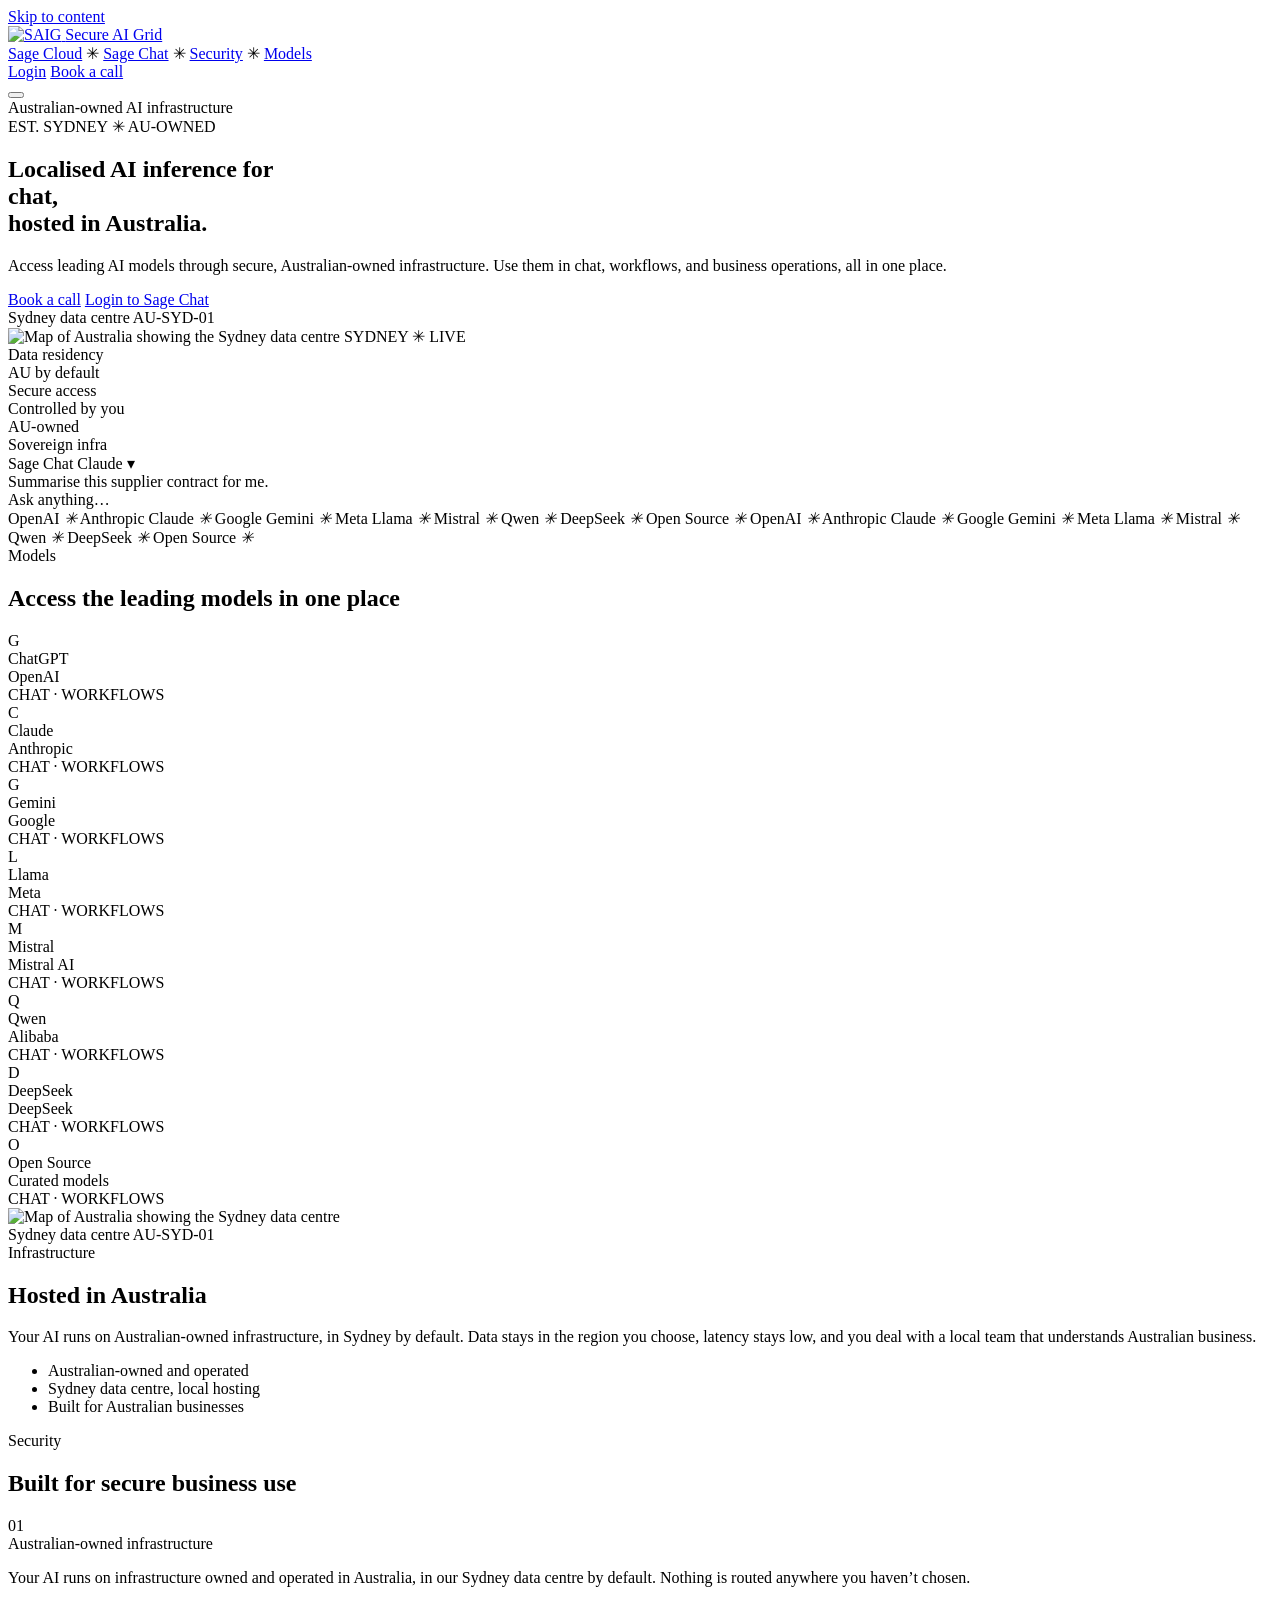
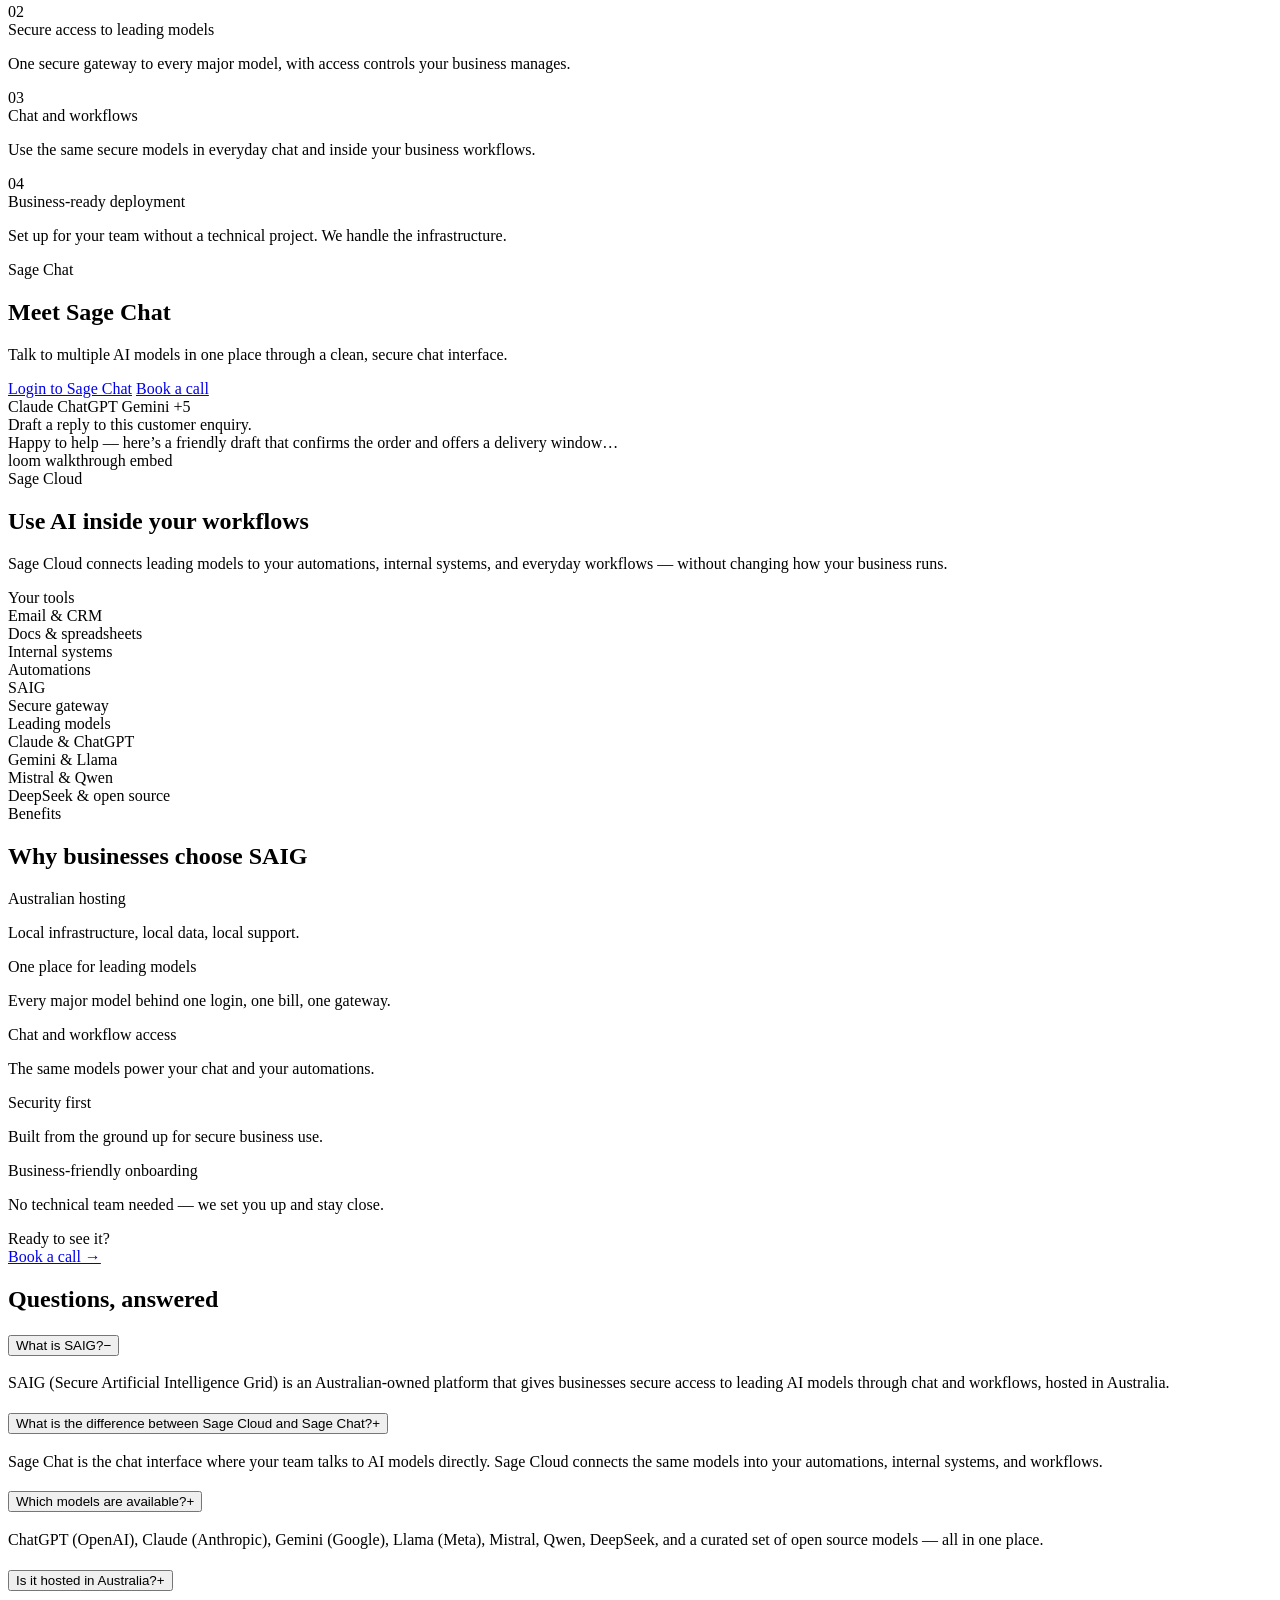
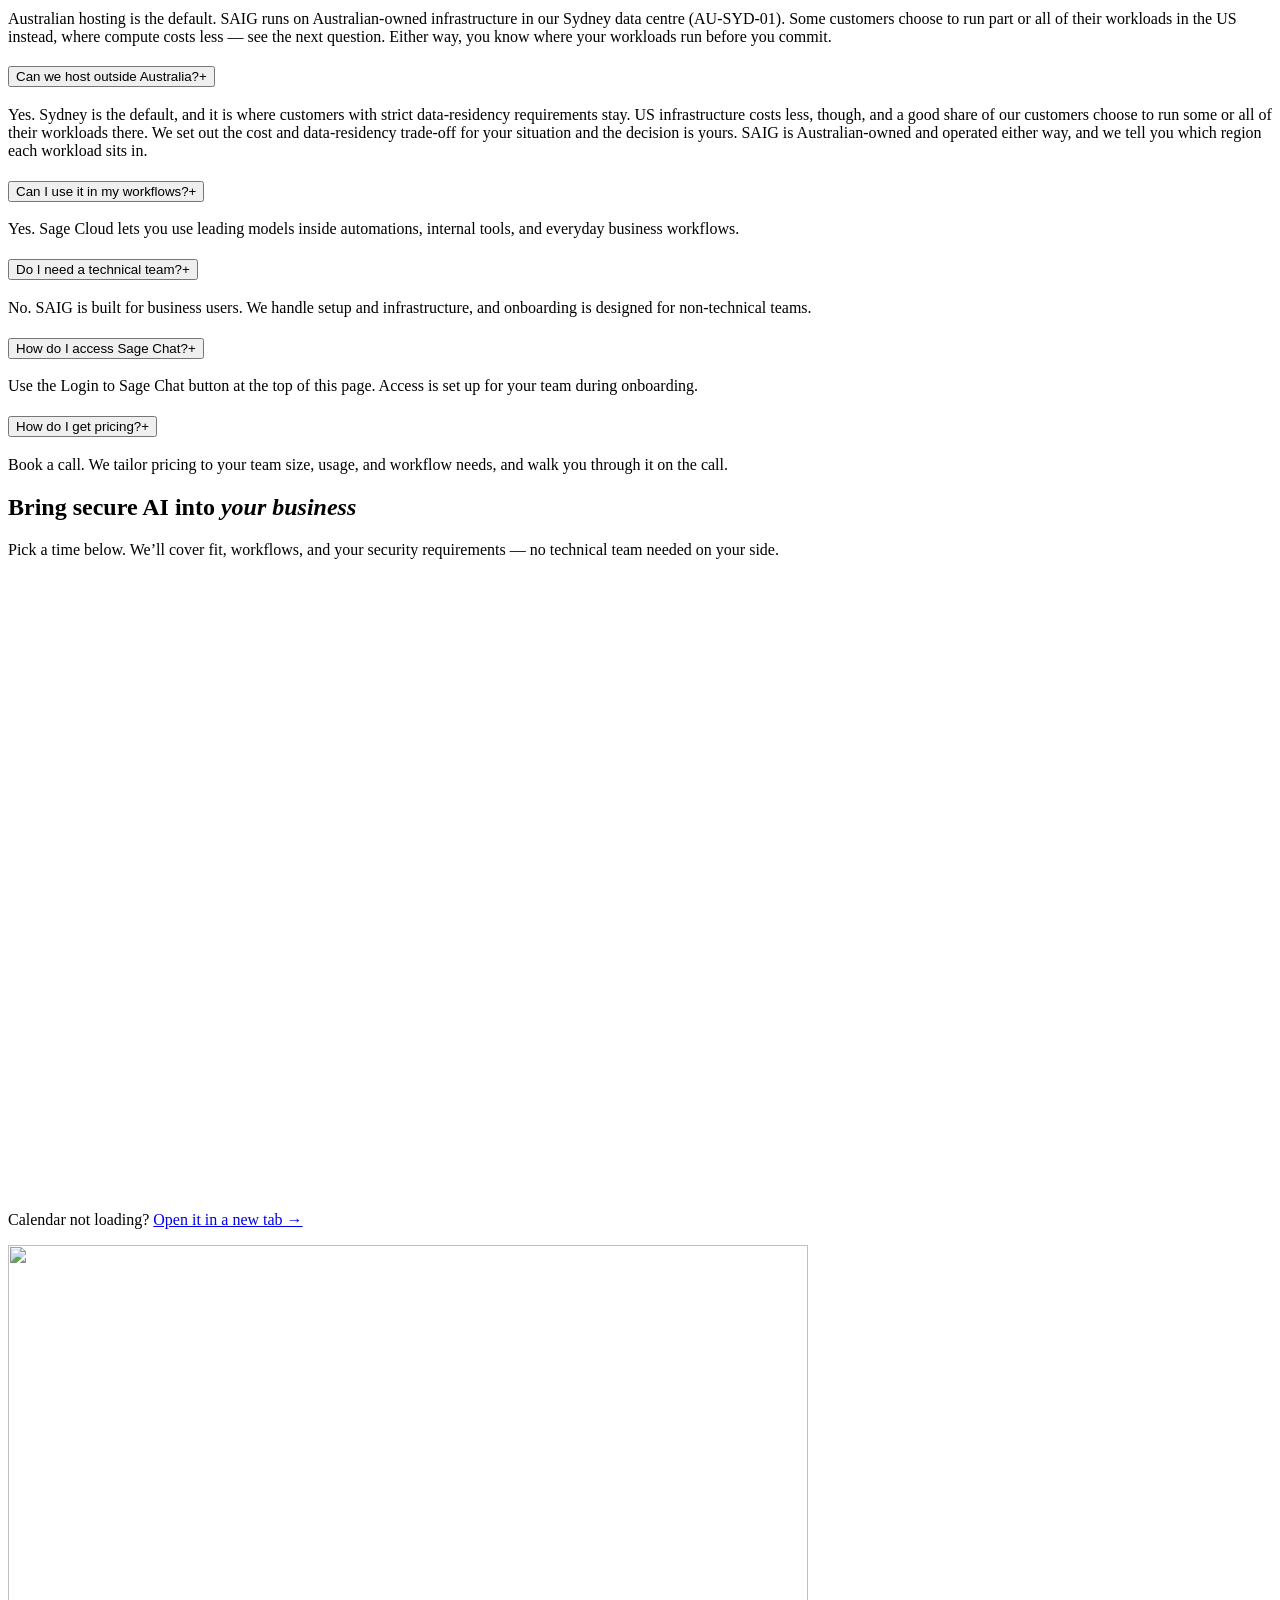
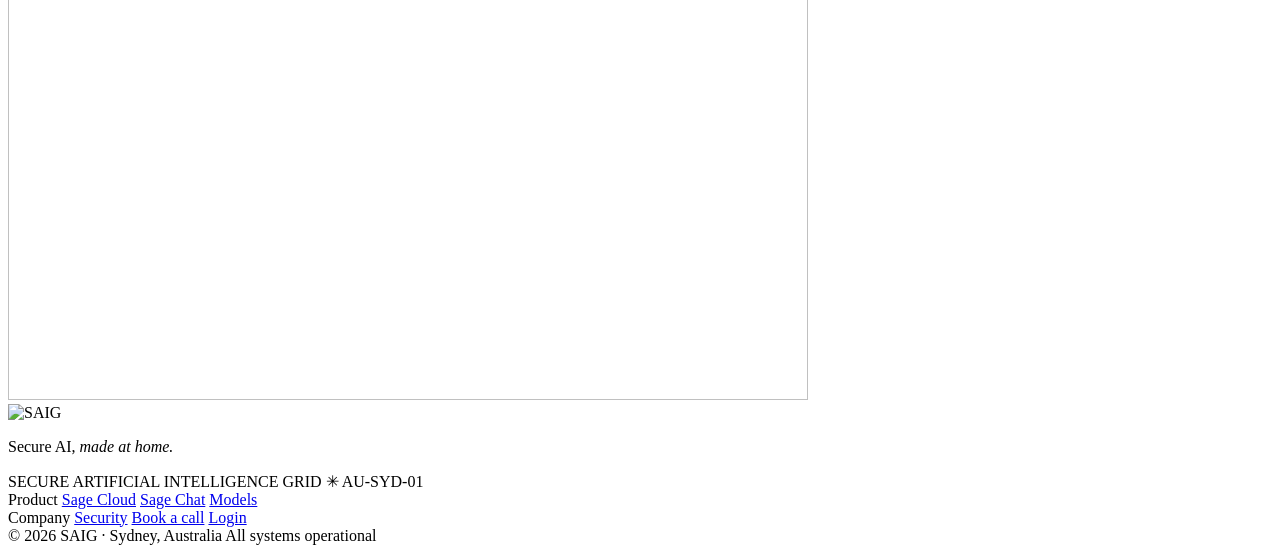
==== commit 068dc697: "Blend booking embed into a beige band; qualify AU hosting claims The embed is themed to the site bei" ====
--- a/site/index.html
+++ b/site/index.html
@@ -122,7 +122,7 @@
         </div>
       </div>
       <div class="hero-tiles">
-        <div class="tile"><div class="tile-title">Data integrity</div><div class="tile-sub">Never leaves AU</div></div>
+        <div class="tile"><div class="tile-title">Data residency</div><div class="tile-sub">AU by default</div></div>
         <div class="tile"><div class="tile-title">Secure access</div><div class="tile-sub">Controlled by you</div></div>
         <div class="tile"><div class="tile-title">AU-owned</div><div class="tile-sub">Sovereign infra</div></div>
       </div>
@@ -180,7 +180,7 @@
     <div class="split-copy">
       <span class="eyebrow eyebrow-green">Infrastructure</span>
       <h2 class="h2">Hosted in Australia</h2>
-      <p class="lead">Your AI runs on Australian-owned infrastructure in Sydney. Data stays local, latency stays low, and you deal with a local team that understands Australian business.</p>
+      <p class="lead">Your AI runs on Australian-owned infrastructure, in Sydney by default. Data stays in the region you choose, latency stays low, and you deal with a local team that understands Australian business.</p>
       <ul class="ticks">
         <li><span class="tick" aria-hidden="true"></span>Australian-owned and operated</li>
         <li><span class="tick" aria-hidden="true"></span>Sydney data centre, local hosting</li>
@@ -198,7 +198,7 @@
       <h2 class="h2">Built for secure business use</h2>
     </div>
     <div class="sec-grid">
-      <article class="sec-card"><span class="sec-num">01</span><div class="sec-title">Australian-owned infrastructure</div><p>Your AI runs on infrastructure owned and operated in Australia, not routed offshore.</p></article>
+      <article class="sec-card"><span class="sec-num">01</span><div class="sec-title">Australian-owned infrastructure</div><p>Your AI runs on infrastructure owned and operated in Australia, in our Sydney data centre by default. Nothing is routed anywhere you haven&rsquo;t chosen.</p></article>
       <article class="sec-card"><span class="sec-num">02</span><div class="sec-title">Secure access to leading models</div><p>One secure gateway to every major model, with access controls your business manages.</p></article>
       <article class="sec-card"><span class="sec-num">03</span><div class="sec-title">Chat and workflows</div><p>Use the same secure models in everyday chat and inside your business workflows.</p></article>
       <article class="sec-card"><span class="sec-num">04</span><div class="sec-title">Business-ready deployment</div><p>Set up for your team without a technical project. We handle the infrastructure.</p></article>
@@ -310,23 +310,27 @@
       </div>
       <div class="faq-item">
         <h3><button class="faq-q" type="button" aria-expanded="false" aria-controls="faq-a-4" id="faq-q-4">Is it hosted in Australia?<span class="faq-sign" aria-hidden="true">+</span></button></h3>
-        <div class="faq-a" id="faq-a-4" role="region" aria-labelledby="faq-q-4"><div><p>Yes. SAIG runs on Australian-owned infrastructure in our Sydney data centre (AU-SYD-01).</p></div></div>
-      </div>
-      <div class="faq-item">
-        <h3><button class="faq-q" type="button" aria-expanded="false" aria-controls="faq-a-5" id="faq-q-5">Can I use it in my workflows?<span class="faq-sign" aria-hidden="true">+</span></button></h3>
-        <div class="faq-a" id="faq-a-5" role="region" aria-labelledby="faq-q-5"><div><p>Yes. Sage Cloud lets you use leading models inside automations, internal tools, and everyday business workflows.</p></div></div>
-      </div>
-      <div class="faq-item">
-        <h3><button class="faq-q" type="button" aria-expanded="false" aria-controls="faq-a-6" id="faq-q-6">Do I need a technical team?<span class="faq-sign" aria-hidden="true">+</span></button></h3>
-        <div class="faq-a" id="faq-a-6" role="region" aria-labelledby="faq-q-6"><div><p>No. SAIG is built for business users. We handle setup and infrastructure, and onboarding is designed for non-technical teams.</p></div></div>
-      </div>
-      <div class="faq-item">
-        <h3><button class="faq-q" type="button" aria-expanded="false" aria-controls="faq-a-7" id="faq-q-7">How do I access Sage Chat?<span class="faq-sign" aria-hidden="true">+</span></button></h3>
-        <div class="faq-a" id="faq-a-7" role="region" aria-labelledby="faq-q-7"><div><p>Use the Login to Sage Chat button at the top of this page. Access is set up for your team during onboarding.</p></div></div>
-      </div>
-      <div class="faq-item">
-        <h3><button class="faq-q" type="button" aria-expanded="false" aria-controls="faq-a-8" id="faq-q-8">How do I get pricing?<span class="faq-sign" aria-hidden="true">+</span></button></h3>
-        <div class="faq-a" id="faq-a-8" role="region" aria-labelledby="faq-q-8"><div><p>Book a call. We tailor pricing to your team size, usage, and workflow needs, and walk you through it on the call.</p></div></div>
+        <div class="faq-a" id="faq-a-4" role="region" aria-labelledby="faq-q-4"><div><p>Australian hosting is the default. SAIG runs on Australian-owned infrastructure in our Sydney data centre (AU-SYD-01). Some customers choose to run part or all of their workloads in the US instead, where compute costs less &mdash; see the next question. Either way, you know where your workloads run before you commit.</p></div></div>
+      </div>
+      <div class="faq-item">
+        <h3><button class="faq-q" type="button" aria-expanded="false" aria-controls="faq-a-5" id="faq-q-5">Can we host outside Australia?<span class="faq-sign" aria-hidden="true">+</span></button></h3>
+        <div class="faq-a" id="faq-a-5" role="region" aria-labelledby="faq-q-5"><div><p>Yes. Sydney is the default, and it is where customers with strict data-residency requirements stay. US infrastructure costs less, though, and a good share of our customers choose to run some or all of their workloads there. We set out the cost and data-residency trade-off for your situation and the decision is yours. SAIG is Australian-owned and operated either way, and we tell you which region each workload sits in.</p></div></div>
+      </div>
+      <div class="faq-item">
+        <h3><button class="faq-q" type="button" aria-expanded="false" aria-controls="faq-a-6" id="faq-q-6">Can I use it in my workflows?<span class="faq-sign" aria-hidden="true">+</span></button></h3>
+        <div class="faq-a" id="faq-a-6" role="region" aria-labelledby="faq-q-6"><div><p>Yes. Sage Cloud lets you use leading models inside automations, internal tools, and everyday business workflows.</p></div></div>
+      </div>
+      <div class="faq-item">
+        <h3><button class="faq-q" type="button" aria-expanded="false" aria-controls="faq-a-7" id="faq-q-7">Do I need a technical team?<span class="faq-sign" aria-hidden="true">+</span></button></h3>
+        <div class="faq-a" id="faq-a-7" role="region" aria-labelledby="faq-q-7"><div><p>No. SAIG is built for business users. We handle setup and infrastructure, and onboarding is designed for non-technical teams.</p></div></div>
+      </div>
+      <div class="faq-item">
+        <h3><button class="faq-q" type="button" aria-expanded="false" aria-controls="faq-a-8" id="faq-q-8">How do I access Sage Chat?<span class="faq-sign" aria-hidden="true">+</span></button></h3>
+        <div class="faq-a" id="faq-a-8" role="region" aria-labelledby="faq-q-8"><div><p>Use the Login to Sage Chat button at the top of this page. Access is set up for your team during onboarding.</p></div></div>
+      </div>
+      <div class="faq-item">
+        <h3><button class="faq-q" type="button" aria-expanded="false" aria-controls="faq-a-9" id="faq-q-9">How do I get pricing?<span class="faq-sign" aria-hidden="true">+</span></button></h3>
+        <div class="faq-a" id="faq-a-9" role="region" aria-labelledby="faq-q-9"><div><p>Book a call. We tailor pricing to your team size, usage, and workflow needs, and walk you through it on the call.</p></div></div>
       </div>
     </div>
   </div>
@@ -337,22 +341,28 @@
      The iClosed embed is third-party: it needs script-src / frame-src /
      connect-src for app.iclosed.io in _headers or it fails silently. -->
 <section class="final-cta" id="book">
-  <div class="final-inner">
-    <h2 class="final-title">Bring secure AI into <em>your business</em></h2>
-    <p class="final-sub">Pick a time below. We&rsquo;ll cover fit, workflows, and your security requirements &mdash; no technical team needed on your side.</p>
-  </div>
-
+  <div class="final-head">
+    <div class="final-inner">
+      <h2 class="final-title">Bring secure AI into <em>your business</em></h2>
+      <p class="final-sub">Pick a time below. We&rsquo;ll cover fit, workflows, and your security requirements &mdash; no technical team needed on your side.</p>
+    </div>
+  </div>
+
+  <!-- Beige band, not green: the embed is themed to the site beige, so it
+       merges into this instead of sitting on the page as a panel. -->
   <div class="booking">
-    <div class="booking-card">
-      <!-- iClosed inline widget begin -->
-      <div class="iclosed-widget" data-url="https://app.iclosed.io/e/Phlo/saig" title="Saig" style="width: 100%; height: 620px"></div>
-      <script type="text/javascript" src="https://app.iclosed.io/assets/widget.js" async></script>
-      <!-- iClosed inline widget end -->
-      <noscript>
-        <p class="booking-fallback booking-fallback-noscript">Booking needs JavaScript. <a href="https://app.iclosed.io/e/Phlo/saig" target="_blank" rel="noopener">Open the booking page &rarr;</a></p>
-      </noscript>
-    </div>
-    <p class="booking-fallback">Calendar not loading? <a href="https://app.iclosed.io/e/Phlo/saig" target="_blank" rel="noopener">Open it in a new tab &rarr;</a></p>
+    <div class="booking-inner">
+      <div class="booking-card">
+        <!-- iClosed inline widget begin -->
+        <div class="iclosed-widget" data-url="https://app.iclosed.io/e/Phlo/saig" title="Saig" style="width: 100%; height: 620px"></div>
+        <script type="text/javascript" src="https://app.iclosed.io/assets/widget.js" async></script>
+        <!-- iClosed inline widget end -->
+        <noscript>
+          <p class="booking-fallback booking-fallback-noscript">Booking needs JavaScript. <a href="https://app.iclosed.io/e/Phlo/saig" target="_blank" rel="noopener">Open the booking page &rarr;</a></p>
+        </noscript>
+      </div>
+      <p class="booking-fallback">Calendar not loading? <a href="https://app.iclosed.io/e/Phlo/saig" target="_blank" rel="noopener">Open it in a new tab &rarr;</a></p>
+    </div>
   </div>
 </section>
 
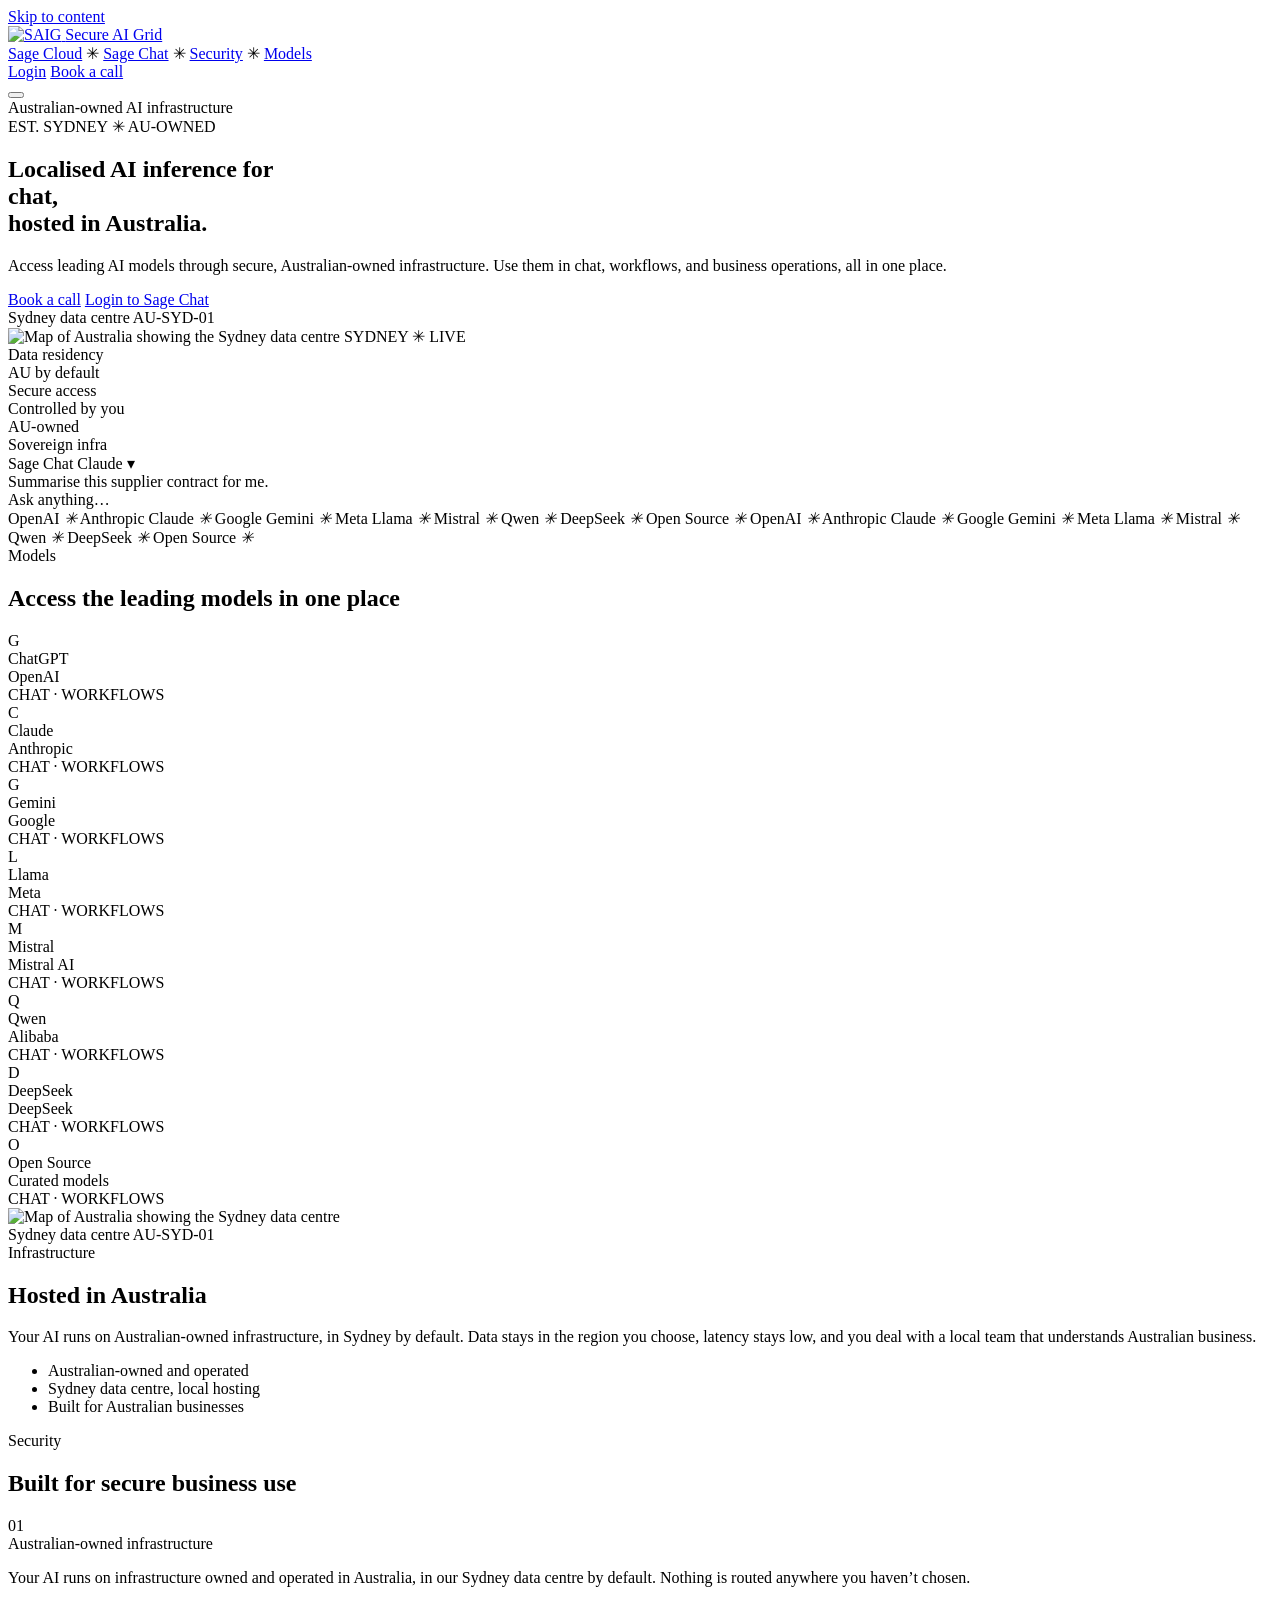
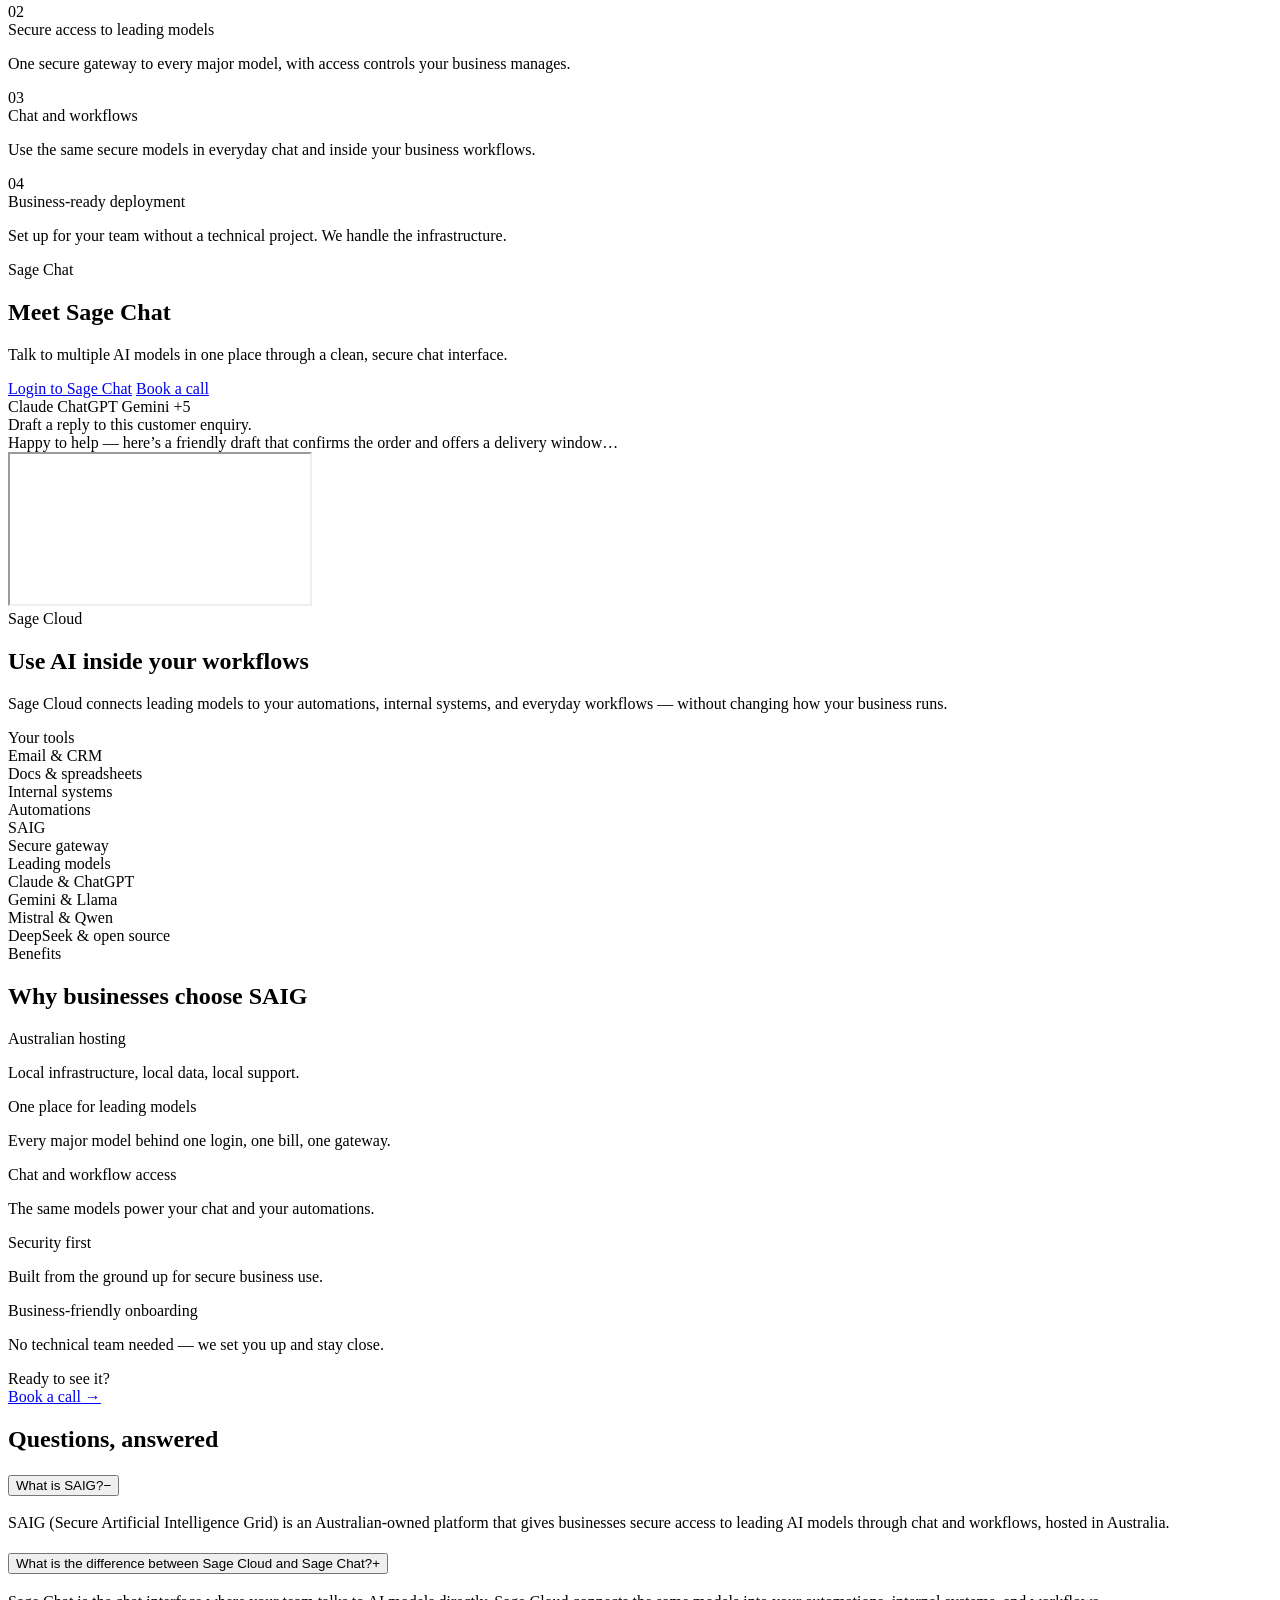
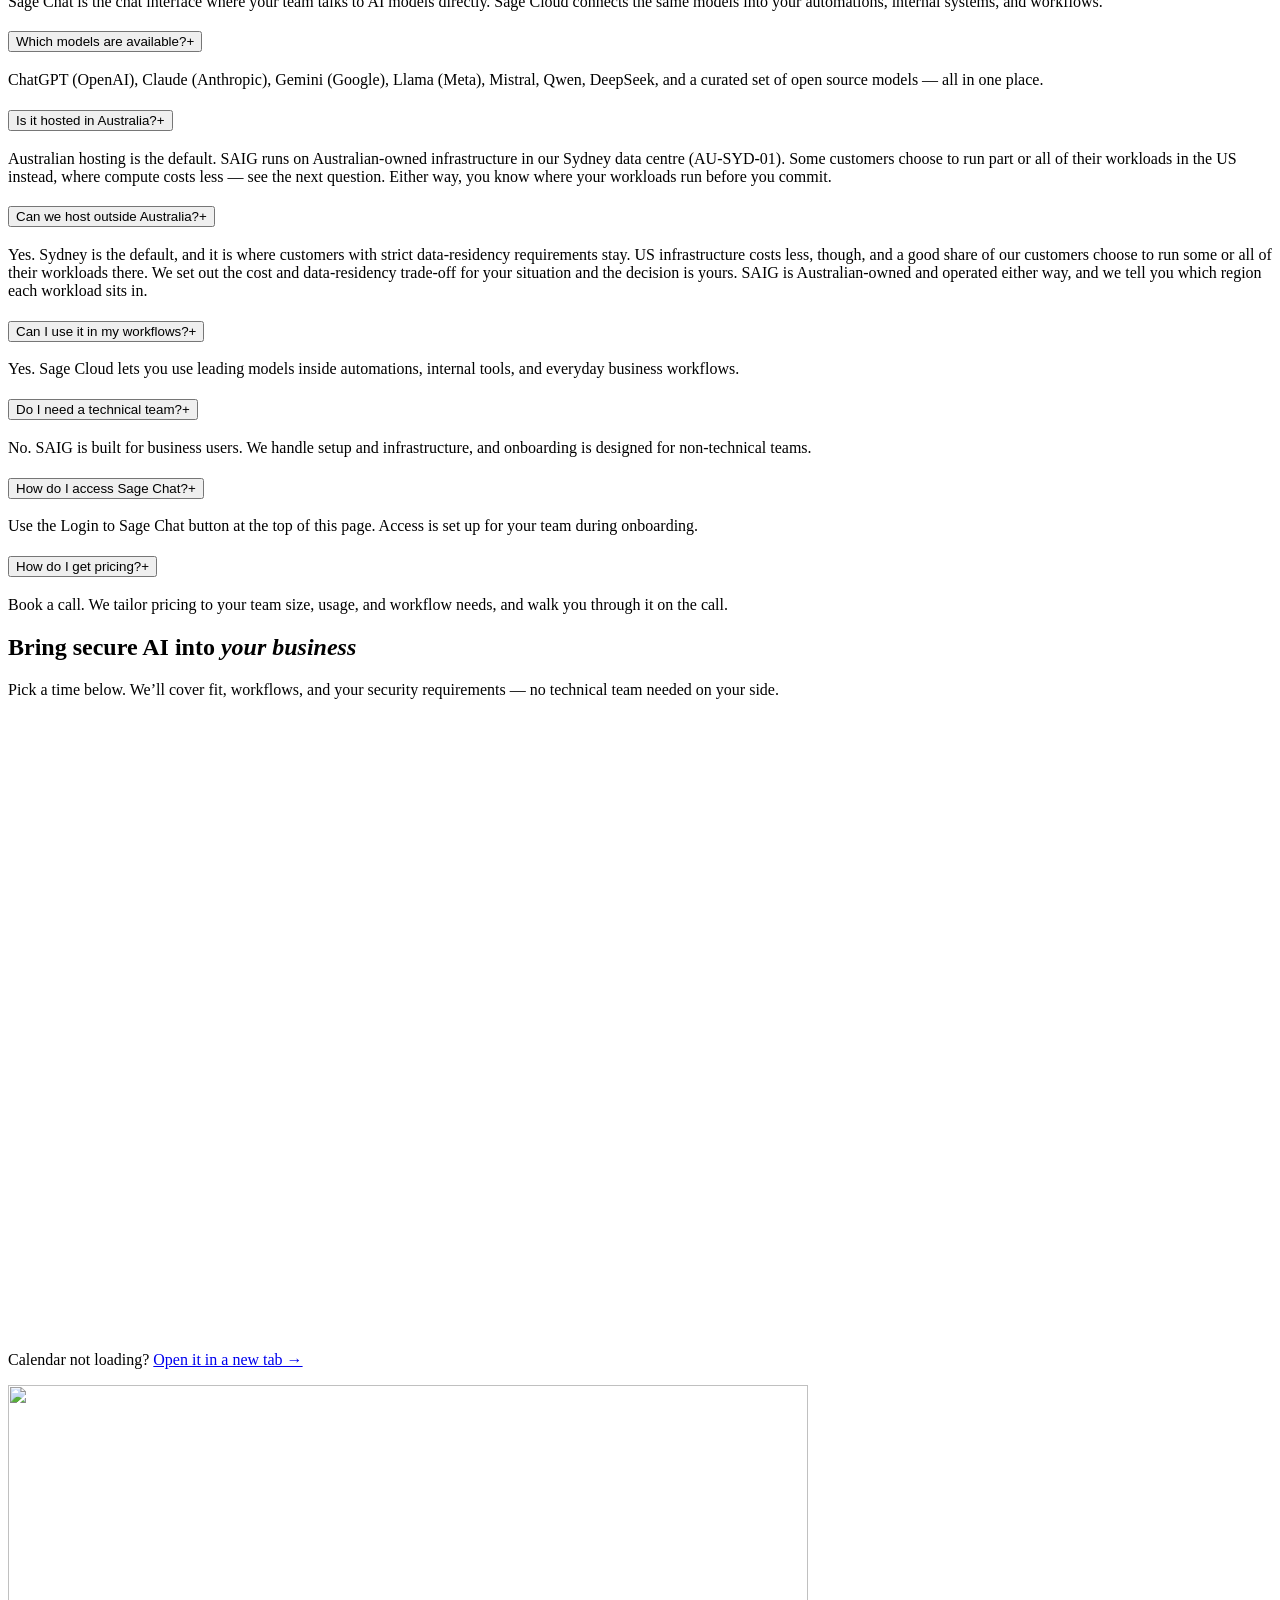
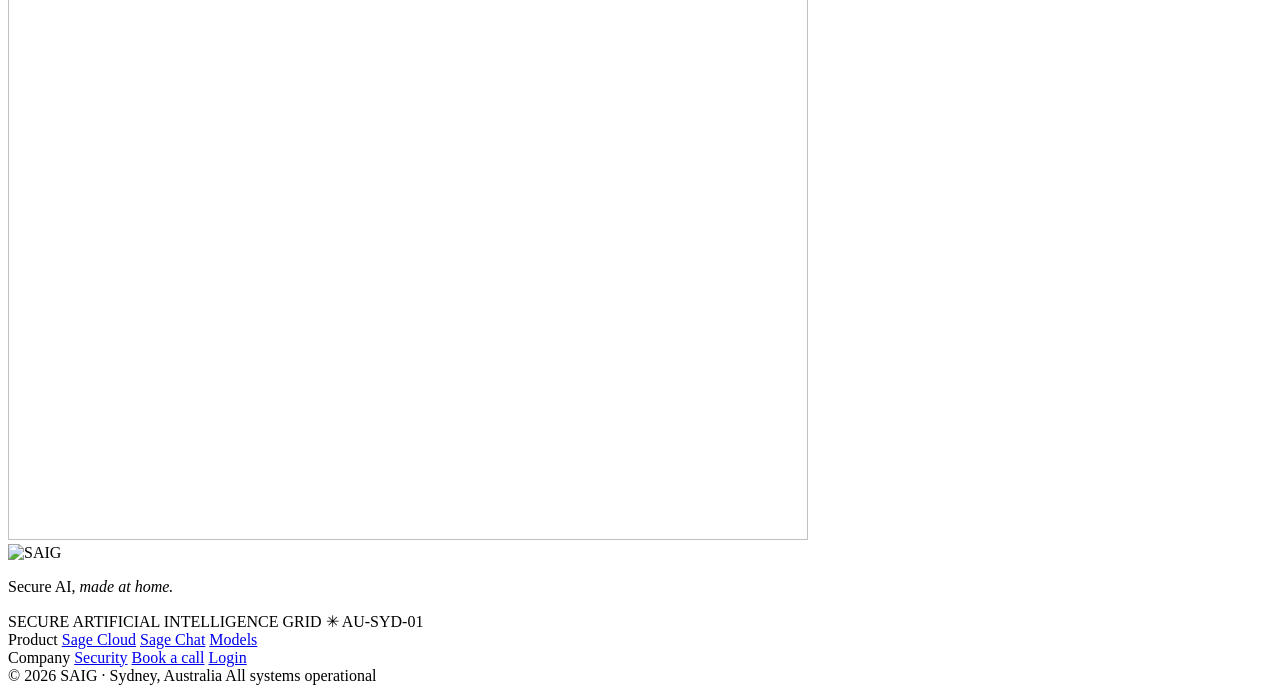
==== commit aecbf3f9: "Embed the Loom walkthrough and point login at chat.saig.co Replaces the striped placeholder in the S" ====
--- a/site/index.html
+++ b/site/index.html
@@ -229,9 +229,9 @@
         <div class="bubble bubble-user">Draft a reply to this customer enquiry.</div>
         <div class="bubble bubble-ai">Happy to help &mdash; here&rsquo;s a friendly draft that confirms the order and offers a delivery window&hellip;</div>
       </div>
-      <!-- Drop the Loom <iframe> in here when the walkthrough is recorded. -->
       <div class="embed-slot">
-        <span class="embed-label">loom walkthrough embed</span>
+        <iframe src="https://www.loom.com/embed/9deec9e2ce5e4ff1a9cd7c4ce2465d55"
+                title="Sage Chat walkthrough" allowfullscreen loading="lazy"></iframe>
       </div>
     </div>
   </div>
